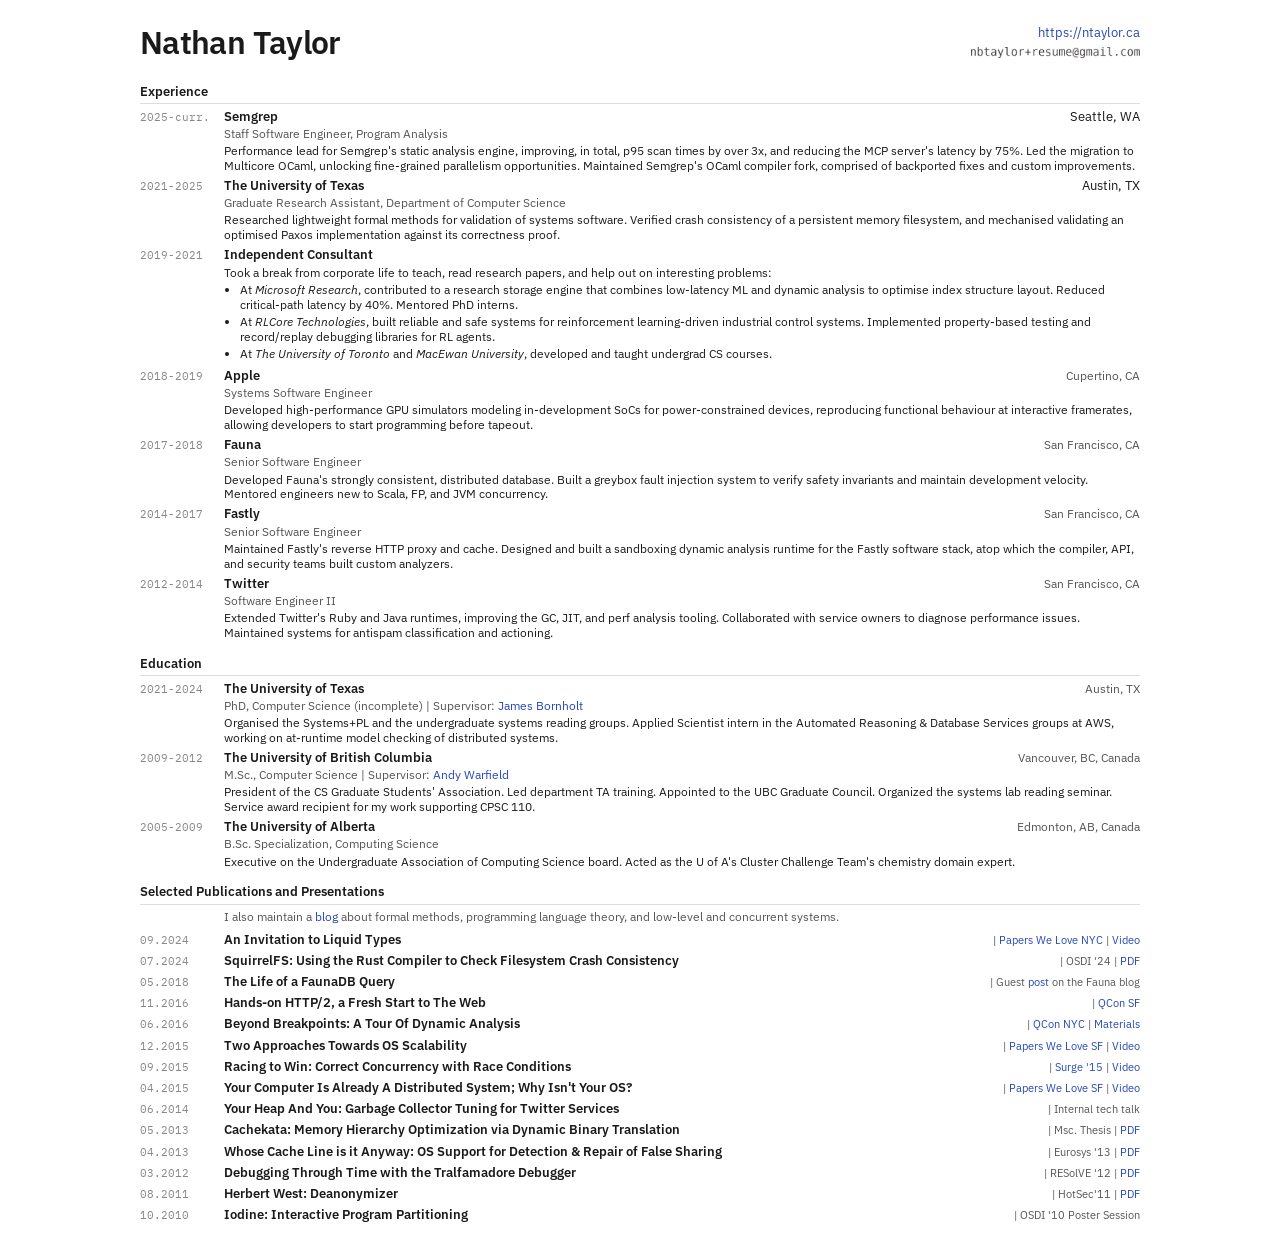
==== index.html @ 00a1e857 "update design" ====
<!DOCTYPE html>
<html>
    <head>
        <meta http-equiv="content-type" content="text/html; charset=utf-8" />
        <link rel="stylesheet" type="text/css" href="style.css">
    </head>
    <body>
        <header>
            <h1>Nathan Taylor</h1>
            <div>
                <div><a href="https://ntaylor.ca">https://ntaylor.ca</a></div>
                <img class="scale" src="contact.png" alt="email"/>
            </div>
        </header>
        <h2>Experience</h2>

        <div class="entry">
            <p class="date">2025-curr.</p>
            <div class="entry_body">
                <div class="entry_header">
                    <h3>Semgrep</h3>
                    Seattle, WA
                </div>
                <span>Staff Software Engineer, Program Analysis</span>
                <div class="entry_details">
                    <p>
                    Performance lead for Semgrep's static analysis engine,
                    improving, in total, p95 scan times by over 3x, and
                    reducing the MCP server's latency by 75%. Led the migration
                    to Multicore OCaml, unlocking fine-grained parallelism
                    opportunities. Maintained Semgrep's OCaml compiler fork,
                    comprised of backported fixes and custom
                    improvements. </p>
                </div>
            </div>
        </div>

        <div class="entry">
            <p class="date">2021-2025</p>
            <div class="entry_body">
                <div class="entry_header">
                    <h3>The University of Texas</h3>
                    Austin, TX
                </div>
                <span>Graduate Research Assistant, Department of Computer Science</span>
                <div class="entry_details">
                    <p>
                    Researched lightweight formal methods for validation
                    of systems software. Verified crash consistency of a
                    persistent memory filesystem, and mechanised validating an
                    optimised Paxos implementation against its
                    correctness proof.
                    </p>
                </div>
            </div>
        </div>

        <div class="entry">
            <p class="date">2019-2021</p>
            <div class="entry_body">
                <div class="entry_header">
                    <h3>Independent Consultant</h3>
                </div>
                <div class="entry_details">
                    <p>Took a break from corporate life to teach, read research
                    papers, and help out on interesting problems:</p>
                    <p>
                    <ul>
                        <li>
                        At <i>Microsoft Research</i>, contributed to a research
                        storage engine that combines low-latency ML and dynamic
                        analysis to optimise index structure layout. Reduced
                        critical-path latency by 40%. Mentored PhD
                        interns.
                        </li>
                        <li>
                        At <i>RLCore Technologies</i>, built reliable and safe
                        systems for reinforcement learning-driven industrial
                        control systems.  Implemented property-based testing
                        and record/replay debugging libraries for RL agents.
                        </li>
                        <li>
                        At <i>The University of Toronto</i> and <i>MacEwan
                            University</i>, developed and taught
                        undergrad CS courses.
                        </li>
                    </ul>
                    </p>
                </div>
            </div>
        </div>
        <div class="entry">
            <p class="date">2018-2019</p>
            <div class="entry_body">
                <div class="entry_header">
                    <h3>Apple</h3>
                    <div class="location">Cupertino, CA</div>
                </div>
                <span>Systems Software Engineer</span>
                <div class="entry_details">
                    <p>
                    Developed high-performance GPU simulators modeling
                    in-development SoCs for power-constrained devices,
                    reproducing functional behaviour at interactive framerates,
                    allowing developers to start programming before tapeout.
                    </p>
                </div>
            </div>
        </div>
        <div class="entry">
            <p class="date">2017-2018</p>
            <div class="entry_body">
                <div class="entry_header">
                    <h3>Fauna</h3>
                    <div class="location">San Francisco, CA</div>
                </div>
                <span>Senior Software Engineer</span>
                <div class="entry_details">
                    <p>Developed Fauna's strongly consistent, distributed
                    database.  Built a greybox fault injection system to verify
                    safety invariants and maintain development velocity.
                    Mentored engineers new to Scala, FP, and JVM concurrency.
                    </p>
                </div>
            </div>
        </div>
        <div class="entry">
            <p class="date">2014-2017</p>
            <div class="entry_body">
                <div class="entry_header">
                    <h3>Fastly</h3>
                    <span>San Francisco, CA</span>
                </div>
                <span>Senior Software Engineer</span>
                <div class="entry_details">
                <p>
                Maintained Fastly's reverse HTTP proxy and cache. Designed and
                built a sandboxing dynamic analysis runtime for the Fastly
                software stack, atop which the compiler, API, and security
                teams built custom analyzers.
                </p>
                </div>
            </div>
        </div>
        <div class="entry">
            <p class="date">2012-2014</p>
            <div class="entry_body">
                <div class="entry_header">
                    <h3>Twitter</h3>
                    <span>San Francisco, CA</span>
                </div>
                <span>Software Engineer II</span>
                <div class="entry_details">
                <p >
                Extended Twitter's Ruby and Java runtimes, improving the GC,
                JIT, and perf analysis tooling. Collaborated with service
                owners to diagnose performance issues. Maintained systems
                for antispam classification and actioning. 
                </p>
                </div>
            </div>
        </div>

        <!--
        <h2>Teaching</h2>
        <div class="entry">
            <p class="date">2020-2021</p>
            <div class="entry_body">
                <div class="entry_header">
                    <h3>MacEwan University</h3>
                    <div class="location">Edmonton, AB, Canada (remote)</div>
                </div>
            </div>
	</div>
        <div class="entry">
            <p class="date">2020-2020</p>
            <div class="entry_body">
                <div class="entry_header">
                    <h3>The University of Toronto</h3>
                    <div class="location">Toronto, ON, Canada (remote)</div>
                </div>
            </div>
        </div>

        -->

        <h2>Education</h2>
        <div class="entry">
            <p class="date">2021-2024</p>
            <div class="entry_body">
                <div class="entry_header">
                    <h3>The University of Texas</h3>
                    <span>Austin, TX</span>
                </div>
                <span>PhD, Computer Science (incomplete)
                    | Supervisor: <a href="https://www.jamesbornholt.com">James Bornholt</a>
                </span>
                <div class="entry_details">
                <p>
                    Organised the Systems+PL and the
                    undergraduate systems reading groups.  Applied Scientist
                    intern in the Automated Reasoning &amp;
                    Database Services groups at AWS, working on at-runtime
                    model checking of distributed systems.
                </p>
                </div>
            </div>
        </div>
        <div class="entry">
            <p class="date">2009-2012</p>
            <div class="entry_body">
                <div class="entry_header">
                    <h3>The University of British Columbia</h3>
                    <span>Vancouver, BC, Canada</span>
                </div>
                <span>M.Sc., Computer Science
                    | Supervisor: <a href="http://www.cs.ubc.ca/~andy/">Andy Warfield</a>
                </span>
                <div class="entry_details">
                <p>
                President of the CS Graduate Students' Association. Led
                department TA training. Appointed to the UBC Graduate Council.
                Organized the systems lab reading seminar. Service award
                recipient for my work supporting CPSC 110. </p>
                </div>
            </div>
        </div>
        <div class="entry">
            <p class="date">2005-2009</p>
            <div class="entry_body">
                <div class="entry_header">
                    <h3>The University of Alberta</h3>
                    <span>Edmonton, AB, Canada</span>
                </div>
                <span>B.Sc. Specialization, Computing Science</span>
                <div class="entry_details">
                <p>Executive on the Undergraduate
                Association of Computing Science board.  Acted as the
                U of A's Cluster Challenge Team's chemistry domain expert.
                </p>
                </div>
            </div>
        </div>

        <h2 style="break-before: page">Selected Publications and Presentations</h2>

        <p class="preamble">
            I also maintain a
            <a href="https://ntaylor.ca/blog/">blog</a> about formal methods,
            programming language theory, and low-level and concurrent systems.
        </p>
        <div class="entry">
            <p class="date">09.2024</p>
            <div class="entry_body">
                <div class="entry_header">
                    <h3>An Invitation to Liquid Types</h3>
                    <div class="entry_details">
                        <span>| <a href="https://www.meetup.com/papers-we-love/events/302943607/" target="_blank">Papers We Love NYC</a>
                              | <a href="https://www.youtube.com/watch?v=C5PuBeiWaSA" target="_blank">Video</a>
                        </span>
                    </div>
                </div>
            </div>
        </div>

        <div class="entry">
            <a name="squirrelfs"></a>
            <p class="date">07.2024</p>
            <div class="entry_body">
                <div class="entry_header">
                    <h3>SquirrelFS: Using the Rust Compiler to Check Filesystem Crash Consistency</h3>
                    <div class="entry_details">
                        <span>| OSDI '24 
                              | <a href="https://www.usenix.org/conference/osdi24/presentation/leblanc" target="_blank">PDF</a>  
                        </span>
                    </div>
                </div>
            </div>
        </div>

	<!--
        <div class="entry">
            <p class="date">01.2020</p>
            <div class="entry_body">
                <div class="entry_header">
                    <h3>ELF off the Shelf</h3>
                    <div class="entry_details">
                        <span>| Guest lecture in MacEwan University's <a href="https://twitter.com/cjmacdonell/status/1216786311144587264">OS class</a> | <a href="https://docs.google.com/presentation/d/1dygppg_6jSmupCBlYYin8_xVKkGLZvJGSYEEvy7ZfLI/edit?usp=sharing" target="_blank">Slides</a>
                    </span>
                    </div>
                </div>
            </div>
        </div>
	<-->

        <div class="entry">
            <p class="date">05.2018</p>
            <div class="entry_body">
                <div class="entry_header">
                    <h3>The Life of a FaunaDB Query</h3>
                    <div class="entry_details">
                        <span>| Guest <a href="https://web.archive.org/web/20180504210202/https://blog.fauna.com/the-life-of-a-faunadb-query" target="_blank">post</a> on the Fauna blog
                    </span>
                    </div>
                </div>
            </div>
        </div>

	<!--
        <div class="entry">
            <p class="date">11.2017</p>
            <div class="entry_body">
                <div class="entry_header">
                    <h3>Cache Ruins Everything Around Me!</h3>
                    <div class="entry_details">
                        <span>| Guest lecture in Macewan University's <a href="https://twitter.com/cjmacdonell/status/935316762442088448">OS class</a> | <a href="https://docs.google.com/presentation/d/1JZOMsOtHk3doXjHmPGHEV90viRDq9A6LdksbCMAJqKQ/edit?usp=sharing" target="_blank">Slides</a>
                    </div>
                    </span>
                </div>
            </div>
        </div>
	<-->
	<!--
        <div class="entry">
            <p class="date">07.2017</p>
            <div class="entry_body">
                <div class="entry_header">
                    <h3>Let's Build A HyperCard RPG!</h3>
                    <div class="entry_details">
                        <span>| Coding Livestream | <a href="https://www.youtube.com/playlist?list=PLx6EMLhWVEMax9EMFwcfSnCMi7lFJrVNF" target="_blank">Videos</a></span>
                    </div>
                </div>
            </div>
        </div>
	<-->
        <div class="entry">
            <p class="date">11.2016</p>
            <div class="entry_body">
                <div class="entry_header">
                    <h3>Hands-on HTTP/2, a Fresh Start to The Web</h3>
                    <div class="entry_details">
                        <span>| <a href="https://qconsf.com/sf2016/workshop/http2-workshop" target="_blank">QCon SF</a></span>
                    </div>
                </div>
            </div>
        </div>
        <div class="entry">
            <a name="dynamicanalysis"></a>
            <p class="date">06.2016</p>
            <div class="entry_body">
                <div class="entry_header">
                    <h3>Beyond Breakpoints: A Tour Of Dynamic Analysis</h3>
                    <div class="entry_details">
                        <span>| <a href="https://www.infoq.com/presentations/dynamic-analysis-tools">QCon NYC</a> | <a href="https://github.com/dijkstracula/QConNYC2016/" target="_blank">Materials</a></span>
                    </div>
                </div>
            </div>
        </div>
        <div class="entry">
            <p class="date">12.2015</p>
            <div class="entry_body">
                <div class="entry_header">
                    <h3>Two Approaches Towards OS Scalability</h3>
                    <div class="entry_details">
                        <span>| <a href="http://www.meetup.com/papers-we-love-too/events/224178870/" target="_blank">Papers We Love SF</a>
                              | <a href="https://www.youtube.com/watch?v=kaig7CL4-KU">Video</a>
                        </span>
                    </div>
                </div>
            </div>
        </div>
        <div class="entry">
            <a name="racing"></a>
            <p class="date">09.2015</p>
            <div class="entry_body">
                <div class="entry_header">
                    <h3>Racing to Win: Correct Concurrency with Race Conditions</h3>
                    <div class="entry_details">
                        <span>| <a href="https://github.com/dijkstracula/Surge2015">Surge '15</a>
                              | <a href="https://www.youtube.com/watch?v=WaU_w7V_OqE" target="_blank">Video</a>
                        </span>
                    </div>
                </div>
            </div>
        </div>
        <div class="entry">
            <p class="date">04.2015</p>
            <div class="entry_body">
                <div class="entry_header">
                    <h3>Your Computer Is Already A Distributed System; Why Isn't Your OS?</h3>
                    <div class="entry_details">
                        <span>| <a href="http://www.meetup.com/papers-we-love-too/events/212148242/" target="_blank">Papers We Love SF</a>
                              | <a href="https://www.youtube.com/watch?v=A22wSN9WEpg&t=56s" target="_blank">Video</a> </span>
                    </div>
                </div>
            </div>
        </div>
        <div class="entry">
            <p class="date">06.2014</p>
            <div class="entry_body">
                <div class="entry_header">
                    <h3>Your Heap And You: Garbage Collector Tuning for Twitter Services</h3>
                    <div class="entry_details">
                        <span>| Internal tech talk</span>
                    </div>
                </div>
            </div>
        </div>
        <div class="entry">
            <p class="date">05.2013</p>
            <div class="entry_body">
                <div class="entry_header">
                    <h3>Cachekata: Memory Hierarchy Optimization via Dynamic Binary Translation</h3>
                    <div class="entry_details">
                    <span>| Msc. Thesis | <a href="https://circle.ubc.ca/handle/2429/44335" target="_blank">PDF</a></span>
                    </div>
                </div>
            </div>
        </div>
        <div class="entry">
            <a name="plastic"></a>
            <p class="date">04.2013</p>
            <div class="entry_body">
                <div class="entry_header">
                    <h3>Whose Cache Line is it Anyway: OS Support for Detection &amp; Repair of False Sharing</h3>
                    <div class="entry_details">
                        <span>| Eurosys '13 | <a href="https://www.cs.ubc.ca/~mihirn/papers/plastic-eurosys.pdf" target="_blank">PDF</a></span>
                    </div>
                </div>
            </div>
        </div>
        <div class="entry">
            <p class="date">03.2012</p>
            <div class="entry_body">
                <div class="entry_header">
                    <h3>Debugging Through Time with the Tralfamadore Debugger</h3>
                    <div class="entry_details">
                        <span>| RESolVE '12 | <a href="http://www.dcs.gla.ac.uk/conferences/resolve12/papers/session4_paper1.pdf" target="_blank">PDF</a></span>
                    </div>
                </div>
            </div>
        </div>
        <div class="entry">
            <a name="deanonymizer"></a>
            <p class="date">08.2011</p>
            <div class="entry_body">
                <div class="entry_header">
                    <h3>Herbert West: Deanonymizer</h3>
                    <div class="entry_details">
                        <span>| HotSec'11 | <a href="https://www.usenix.org/legacy/event/hotsec11/tech/final_files/Nanavati.pdf" target="_blank">PDF</a></span>
                    </div>
                </div>
            </div>
        </div>

        <div class="entry">
            <a name="iodine"></a>
            <p class="date">10.2010</p>
            <div class="entry_body">
                <div class="entry_header">
                    <h3>Iodine: Interactive Program Partitioning</h3>
                    <div class="entry_details">
                        <span>| OSDI '10 Poster Session</span>
                    </div>
                </div>
            </div>
        </div>

	<!--
        <h2>Projects and Code Samples</h2>
        <div class="entry">
            <a name="Wortteiler"></a>
            <div class="entry_body">
                <div class="entry_header">
                    <h3>Wortteiler: German compound word explorer</h3>
                    <span>| <a href="https://github.com/dijkstracula/go-wortteiler">Source</a></span>
                </div>
                <p >A tiny tool to help beginning students of German contextualise vocabulary, by splitting lengthy
                compound words into a tree of plausible constituent parts.  Golang reimplementation of an earlier, cruftier
                <a href="https://github.com/dijkstracula/Bandwortersplitter">Perl version</a>.
                </p>
            </div>
        </div>
        <div class="entry">
            <div class="entry_body">
                <div class="entry_header">
                    <h3>btrfsraw: Tralfamadore disk image checkpointing module</h3>
                    <span> | <a
                     href="https://gist.github.com/dijkstracula/5c1ff580d9c5390ca599">Source
                     diff</a> | <a
                     href="http://www.cs.ubc.ca/~tnathan/508-tnathan.pdf">Project
                     report (PDF)</a>
                    </span>
                </div>
                <p >Leveraged features of modern filesystems to provide fast COW-based checkpointing for the Tralfamadore execution analysis system.  Snapshots may be accessed through the QEMU monitor or transparently through the host filesystem.
                </p>
            </div>
        </div>
        <div class="entry">
            <div class="entry_body">
                <div class="entry_header">
                    <h3>Loopgrind: Event Loop Analyzer</h3>
                    <span>| <a
                     href="https://github.com/dijkstracula/Loopgrind">Source</a>
                        | <a
                     href="https://github.com/dijkstracula/Loopgrind/blob/master/docs/538w-project-paper.pdf">Project
                     report (PDF)</a> | <a
                     href="https://github.com/dijkstracula/Loopgrind/blob/master/docs/presentation_slides.pdf">Slides
                     (PDF)</a>
                    </span>
                </div>
                <p >Valgrind plugin and an associated interactive visualization system to pinpoint basic blocks likely to correspond to event loops. Intended to help reverse-engineering of software without available source code or debug symbols.  Used to implement <a href="#iodine">Iodine</a>.
                </p>
            </div>
        </div>
        <div class="entry">
            <div class="entry_body">
                <div class="entry_header">
                    <h3>Asciimatic: Edge detection-based ASCII art generator</h3>
                    <span>| 
                    <a href="https://github.com/dijkstracula/Asciimatic">Source</a> | <a href="https://github.com/dijkstracula/Asciimatic/tree/master/tests">Sample output</a>
                    </span>
                </div>
                <p >Generates ASCII representations of raster images using low-level computer vision techniques.  Course project for a graduate computer vision seminar.</p>
            </div>
        </div>
	<-->

    </body>
</html>
---- style.css ----
@import url('https://fonts.googleapis.com/css2?family=IBM+Plex+Sans:ital,wght@0,400;0,500;0,600;1,400&family=IBM+Plex+Mono:wght@400;500&display=swap');

:root {
  --ink:        #1a1a1a;
  --ink-soft:   #555;
  --ink-faint:  #888;
  --rule:       #ddd;
  --accent:     #2548b8;
}

* { box-sizing: border-box; }

body {
  font-family: "IBM Plex Sans", -apple-system, BlinkMacSystemFont, sans-serif;
  font-weight: 400;
  font-size: 12.5px;
  line-height: 1.4;
  color: var(--ink);
  width: 1000px;
  margin: 0 auto;
  padding: 16px 0 32px;
  -webkit-font-smoothing: antialiased;
  -moz-osx-font-smoothing: grayscale;
}

a {
  color: var(--accent);
  text-decoration: none;
}

a:hover { text-decoration: underline; }

p { margin: 4px 0 6px; }

/* —— header —— */

header {
  display: flex;
  flex-direction: row;
  justify-content: space-between;
  align-items: center;
}

h1 {
  font-size: 2.0rem;
  font-weight: 600;
  letter-spacing: -0.02em;
  margin: 4px 0;
}

header > div:last-child {
  text-align: right;
  font-size: 12.5px;
  color: var(--ink-soft);
  line-height: 1.6;
}

.scale { height: 0.88em; vertical-align: -1px; }

/* —— sections —— */

h2 {
  font-size: 13px;
  font-weight: 600;
  margin: 14px 0 4px;
  padding-bottom: 2px;
  border-bottom: 1px solid var(--rule);
}

h3 {
  font-size: 13px;
  font-weight: 600;
  margin: 0;
}

/* —— entries —— */

.entry {
  display: grid;
  grid-template-columns: 72px 1fr;
  gap: 0 12px;
  margin-bottom: 3px;
  align-items: baseline;
}

/* keep <a name="..."> fragment anchors from stealing grid cells */
.entry > a[name] { display: contents; }
.entry > .date       { grid-column: 1; }
.entry > .entry_body { grid-column: 2; }

.date {
  font-family: "IBM Plex Mono", ui-monospace, monospace;
  font-size: 10.5px;
  color: var(--ink-faint);
  margin: 0;
  padding-top: 1px;
  font-variant-numeric: tabular-nums;
}

.entry_body {
  display: flex;
  flex-direction: column;
}

.entry_header {
  display: flex;
  flex-direction: row;
  justify-content: space-between;
  align-items: baseline;
  gap: 14px;
}

/* small location annotations sitting inside .entry_header */
.entry_header > :not(h3):not(.entry_details) {
  font-size: 11.5px;
  color: var(--ink-soft);
  white-space: nowrap;
}

.location {
  display: inline;
  justify-content: flex-end;
}

/* role line directly under the company name */
.entry_body > span:not(.location) {
  display: block;
  font-size: 11.5px;
  color: var(--ink-soft);
}

/* description copy */
.entry_details {
  font-size: 11.5px;
  line-height: 1.3;
  color: var(--ink);
}

.entry_details p { margin: 2px 0 0; }

/* publication meta lives inside .entry_header and should stay right-aligned
   next to the title (or wrap below it if the title is long). min-width: 0
   lets it shrink so long titles aren't squeezed. */
.entry_header .entry_details {
  min-width: 0;
  margin-left: auto;
  text-align: right;
  font-size: 10.5px;
  color: var(--ink-soft);
  white-space: nowrap;
}

.entry_header .entry_details span { display: inline; }


/* lists inside descriptions */
ul {
  padding-left: 16px;
  margin: 2px 0 0;
}

li { margin-bottom: 2px; }

/* preamble paragraph under the Publications heading */
.preamble {
  font-size: 11.5px;
  color: var(--ink-soft);
  margin: 2px 0 6px;
  padding-left: 84px;
  max-width: 720px;
}

/* print — keep the 1000px layout; let the browser auto-scale to letter
   (mirrors the original PDF's ~72% fit-to-page behavior) */
@media print {
  body { padding: 0; }
  a { color: var(--ink); }
  .entry { break-inside: avoid; }
}

/* responsive */
@media (max-width: 1040px) {
  body { width: auto; max-width: 1000px; padding: 16px; }
}

@media (max-width: 640px) {
  body { padding: 16px 12px 32px; font-size: 13px; }
  header { flex-direction: column; align-items: flex-start; gap: 6px; }
  header > div:last-child { text-align: left; }
  h1 { font-size: 1.8rem; }
  .entry { grid-template-columns: 60px 1fr; gap: 8px; }
  .preamble { padding-left: 0; }
  .entry_header { flex-direction: column; align-items: flex-start; gap: 1px; }
  .entry_header .entry_details { text-align: left; }
}
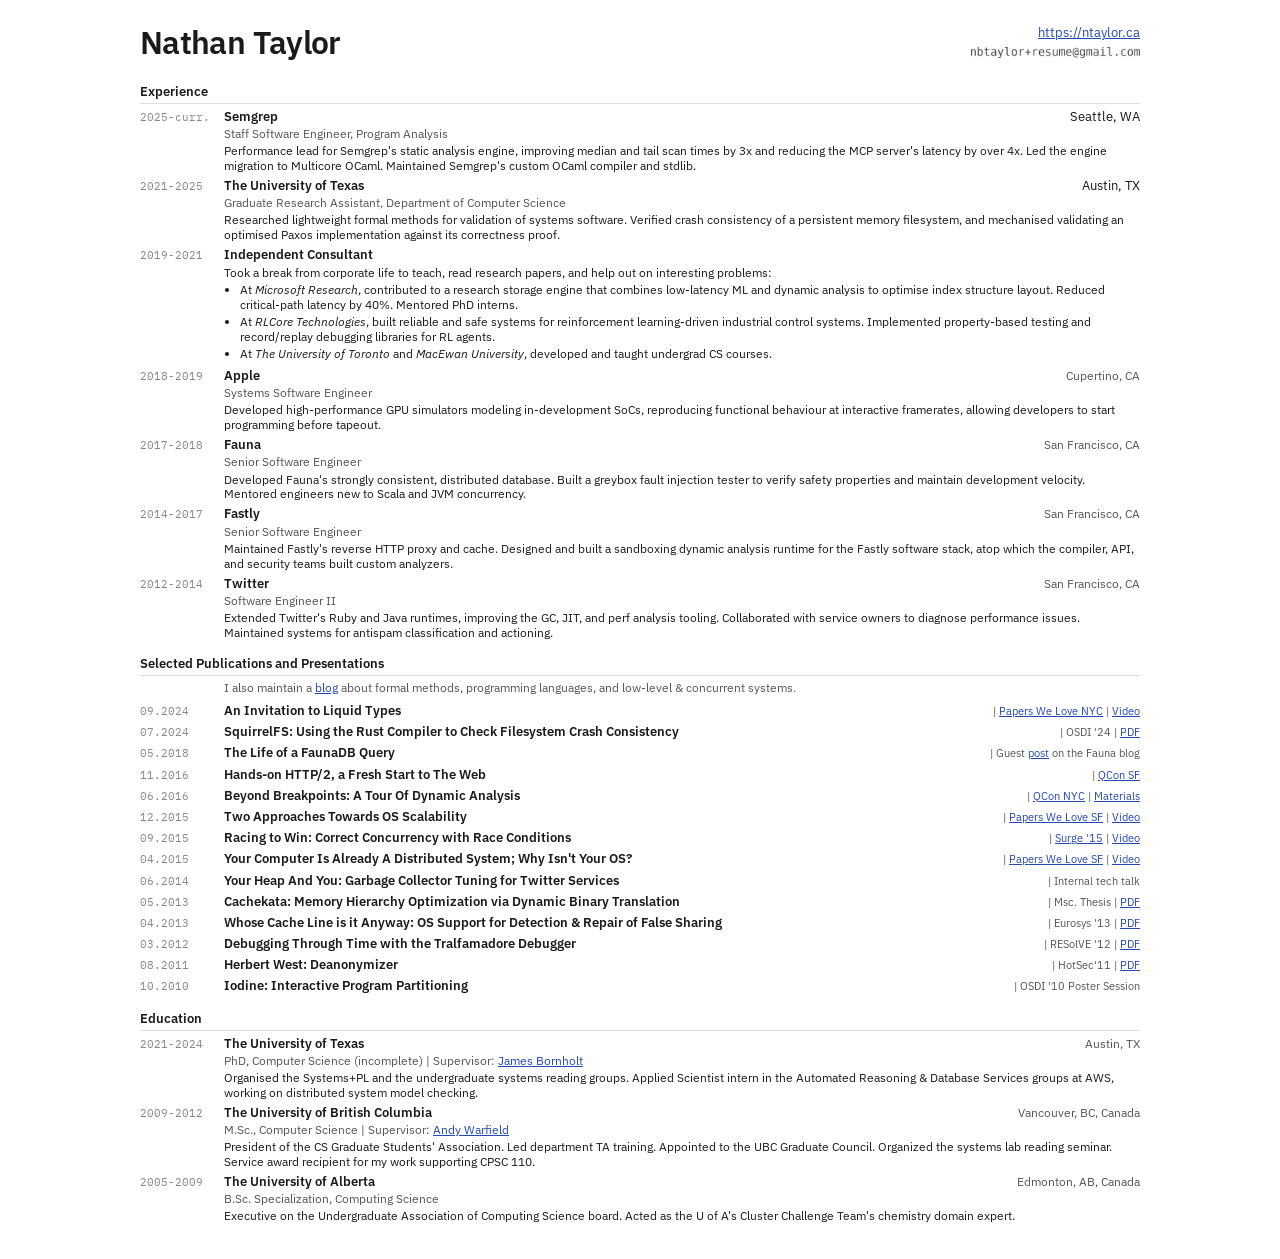
==== commit d52b70d1: "fix css underline for links" ====
--- a/index.html
+++ b/index.html
@@ -26,12 +26,11 @@
                 <div class="entry_details">
                     <p>
                     Performance lead for Semgrep's static analysis engine,
-                    improving, in total, p95 scan times by over 3x, and
-                    reducing the MCP server's latency by 75%. Led the migration
-                    to Multicore OCaml, unlocking fine-grained parallelism
-                    opportunities. Maintained Semgrep's OCaml compiler fork,
-                    comprised of backported fixes and custom
-                    improvements. </p>
+                    improving median and tail scan times by 3x and reducing the
+                    MCP server's latency by over 4x. Led the engine migration
+                    to Multicore OCaml. Maintained Semgrep's custom
+                    OCaml compiler and stdlib.
+                    </p>
                 </div>
             </div>
         </div>
@@ -101,9 +100,9 @@
                 <div class="entry_details">
                     <p>
                     Developed high-performance GPU simulators modeling
-                    in-development SoCs for power-constrained devices,
-                    reproducing functional behaviour at interactive framerates,
-                    allowing developers to start programming before tapeout.
+                    in-development SoCs, reproducing functional behaviour at
+                    interactive framerates, allowing developers to start
+                    programming before tapeout.
                     </p>
                 </div>
             </div>
@@ -118,9 +117,9 @@
                 <span>Senior Software Engineer</span>
                 <div class="entry_details">
                     <p>Developed Fauna's strongly consistent, distributed
-                    database.  Built a greybox fault injection system to verify
-                    safety invariants and maintain development velocity.
-                    Mentored engineers new to Scala, FP, and JVM concurrency.
+                    database.  Built a greybox fault injection tester to verify
+                    safety properties and maintain development velocity.
+                    Mentored engineers new to Scala and JVM concurrency.
                     </p>
                 </div>
             </div>
@@ -185,6 +184,230 @@
 
         -->
 
+        <h2 style="break-before: page">Selected Publications and Presentations</h2>
+
+        <p class="preamble">
+            I also maintain a
+            <a href="https://ntaylor.ca/blog/">blog</a> about formal methods,
+            programming languages, and low-level & concurrent systems.
+        </p>
+        <div class="entry">
+            <p class="date">09.2024</p>
+            <div class="entry_body">
+                <div class="entry_header">
+                    <h3>An Invitation to Liquid Types</h3>
+                    <div class="entry_details">
+                        <span>| <a href="https://www.meetup.com/papers-we-love/events/302943607/" target="_blank">Papers We Love NYC</a>
+                              | <a href="https://www.youtube.com/watch?v=C5PuBeiWaSA" target="_blank">Video</a>
+                        </span>
+                    </div>
+                </div>
+            </div>
+        </div>
+
+        <div class="entry">
+            <a name="squirrelfs"></a>
+            <p class="date">07.2024</p>
+            <div class="entry_body">
+                <div class="entry_header">
+                    <h3>SquirrelFS: Using the Rust Compiler to Check Filesystem Crash Consistency</h3>
+                    <div class="entry_details">
+                        <span>| OSDI '24 
+                              | <a href="https://www.usenix.org/conference/osdi24/presentation/leblanc" target="_blank">PDF</a>  
+                        </span>
+                    </div>
+                </div>
+            </div>
+        </div>
+
+	<!--
+        <div class="entry">
+            <p class="date">01.2020</p>
+            <div class="entry_body">
+                <div class="entry_header">
+                    <h3>ELF off the Shelf</h3>
+                    <div class="entry_details">
+                        <span>| Guest lecture in MacEwan University's <a href="https://twitter.com/cjmacdonell/status/1216786311144587264">OS class</a> | <a href="https://docs.google.com/presentation/d/1dygppg_6jSmupCBlYYin8_xVKkGLZvJGSYEEvy7ZfLI/edit?usp=sharing" target="_blank">Slides</a>
+                    </span>
+                    </div>
+                </div>
+            </div>
+        </div>
+	<-->
+
+        <div class="entry">
+            <p class="date">05.2018</p>
+            <div class="entry_body">
+                <div class="entry_header">
+                    <h3>The Life of a FaunaDB Query</h3>
+                    <div class="entry_details">
+                        <span>| Guest <a href="https://web.archive.org/web/20180504210202/https://blog.fauna.com/the-life-of-a-faunadb-query" target="_blank">post</a> on the Fauna blog
+                    </span>
+                    </div>
+                </div>
+            </div>
+        </div>
+
+	<!--
+        <div class="entry">
+            <p class="date">11.2017</p>
+            <div class="entry_body">
+                <div class="entry_header">
+                    <h3>Cache Ruins Everything Around Me!</h3>
+                    <div class="entry_details">
+                        <span>| Guest lecture in Macewan University's <a href="https://twitter.com/cjmacdonell/status/935316762442088448">OS class</a> | <a href="https://docs.google.com/presentation/d/1JZOMsOtHk3doXjHmPGHEV90viRDq9A6LdksbCMAJqKQ/edit?usp=sharing" target="_blank">Slides</a>
+                    </div>
+                    </span>
+                </div>
+            </div>
+        </div>
+	<-->
+	<!--
+        <div class="entry">
+            <p class="date">07.2017</p>
+            <div class="entry_body">
+                <div class="entry_header">
+                    <h3>Let's Build A HyperCard RPG!</h3>
+                    <div class="entry_details">
+                        <span>| Coding Livestream | <a href="https://www.youtube.com/playlist?list=PLx6EMLhWVEMax9EMFwcfSnCMi7lFJrVNF" target="_blank">Videos</a></span>
+                    </div>
+                </div>
+            </div>
+        </div>
+	<-->
+        <div class="entry">
+            <p class="date">11.2016</p>
+            <div class="entry_body">
+                <div class="entry_header">
+                    <h3>Hands-on HTTP/2, a Fresh Start to The Web</h3>
+                    <div class="entry_details">
+                        <span>| <a href="https://qconsf.com/sf2016/workshop/http2-workshop" target="_blank">QCon SF</a></span>
+                    </div>
+                </div>
+            </div>
+        </div>
+        <div class="entry">
+            <a name="dynamicanalysis"></a>
+            <p class="date">06.2016</p>
+            <div class="entry_body">
+                <div class="entry_header">
+                    <h3>Beyond Breakpoints: A Tour Of Dynamic Analysis</h3>
+                    <div class="entry_details">
+                        <span>| <a href="https://www.infoq.com/presentations/dynamic-analysis-tools">QCon NYC</a> | <a href="https://github.com/dijkstracula/QConNYC2016/" target="_blank">Materials</a></span>
+                    </div>
+                </div>
+            </div>
+        </div>
+        <div class="entry">
+            <p class="date">12.2015</p>
+            <div class="entry_body">
+                <div class="entry_header">
+                    <h3>Two Approaches Towards OS Scalability</h3>
+                    <div class="entry_details">
+                        <span>| <a href="http://www.meetup.com/papers-we-love-too/events/224178870/" target="_blank">Papers We Love SF</a>
+                              | <a href="https://www.youtube.com/watch?v=kaig7CL4-KU">Video</a>
+                        </span>
+                    </div>
+                </div>
+            </div>
+        </div>
+        <div class="entry">
+            <a name="racing"></a>
+            <p class="date">09.2015</p>
+            <div class="entry_body">
+                <div class="entry_header">
+                    <h3>Racing to Win: Correct Concurrency with Race Conditions</h3>
+                    <div class="entry_details">
+                        <span>| <a href="https://github.com/dijkstracula/Surge2015">Surge '15</a>
+                              | <a href="https://www.youtube.com/watch?v=WaU_w7V_OqE" target="_blank">Video</a>
+                        </span>
+                    </div>
+                </div>
+            </div>
+        </div>
+        <div class="entry">
+            <p class="date">04.2015</p>
+            <div class="entry_body">
+                <div class="entry_header">
+                    <h3>Your Computer Is Already A Distributed System; Why Isn't Your OS?</h3>
+                    <div class="entry_details">
+                        <span>| <a href="http://www.meetup.com/papers-we-love-too/events/212148242/" target="_blank">Papers We Love SF</a>
+                              | <a href="https://www.youtube.com/watch?v=A22wSN9WEpg&t=56s" target="_blank">Video</a> </span>
+                    </div>
+                </div>
+            </div>
+        </div>
+        <div class="entry">
+            <p class="date">06.2014</p>
+            <div class="entry_body">
+                <div class="entry_header">
+                    <h3>Your Heap And You: Garbage Collector Tuning for Twitter Services</h3>
+                    <div class="entry_details">
+                        <span>| Internal tech talk</span>
+                    </div>
+                </div>
+            </div>
+        </div>
+        <div class="entry">
+            <p class="date">05.2013</p>
+            <div class="entry_body">
+                <div class="entry_header">
+                    <h3>Cachekata: Memory Hierarchy Optimization via Dynamic Binary Translation</h3>
+                    <div class="entry_details">
+                    <span>| Msc. Thesis | <a href="https://circle.ubc.ca/handle/2429/44335" target="_blank">PDF</a></span>
+                    </div>
+                </div>
+            </div>
+        </div>
+        <div class="entry">
+            <a name="plastic"></a>
+            <p class="date">04.2013</p>
+            <div class="entry_body">
+                <div class="entry_header">
+                    <h3>Whose Cache Line is it Anyway: OS Support for Detection &amp; Repair of False Sharing</h3>
+                    <div class="entry_details">
+                        <span>| Eurosys '13 | <a href="https://www.cs.ubc.ca/~mihirn/papers/plastic-eurosys.pdf" target="_blank">PDF</a></span>
+                    </div>
+                </div>
+            </div>
+        </div>
+        <div class="entry">
+            <p class="date">03.2012</p>
+            <div class="entry_body">
+                <div class="entry_header">
+                    <h3>Debugging Through Time with the Tralfamadore Debugger</h3>
+                    <div class="entry_details">
+                        <span>| RESolVE '12 | <a href="http://www.dcs.gla.ac.uk/conferences/resolve12/papers/session4_paper1.pdf" target="_blank">PDF</a></span>
+                    </div>
+                </div>
+            </div>
+        </div>
+        <div class="entry">
+            <a name="deanonymizer"></a>
+            <p class="date">08.2011</p>
+            <div class="entry_body">
+                <div class="entry_header">
+                    <h3>Herbert West: Deanonymizer</h3>
+                    <div class="entry_details">
+                        <span>| HotSec'11 | <a href="https://www.usenix.org/legacy/event/hotsec11/tech/final_files/Nanavati.pdf" target="_blank">PDF</a></span>
+                    </div>
+                </div>
+            </div>
+        </div>
+
+        <div class="entry">
+            <a name="iodine"></a>
+            <p class="date">10.2010</p>
+            <div class="entry_body">
+                <div class="entry_header">
+                    <h3>Iodine: Interactive Program Partitioning</h3>
+                    <div class="entry_details">
+                        <span>| OSDI '10 Poster Session</span>
+                    </div>
+                </div>
+            </div>
+        </div>
+
         <h2>Education</h2>
         <div class="entry">
             <p class="date">2021-2024</p>
@@ -201,8 +424,8 @@
                     Organised the Systems+PL and the
                     undergraduate systems reading groups.  Applied Scientist
                     intern in the Automated Reasoning &amp;
-                    Database Services groups at AWS, working on at-runtime
-                    model checking of distributed systems.
+                    Database Services groups at AWS, working on distributed system
+                    model checking.
                 </p>
                 </div>
             </div>
@@ -243,229 +466,6 @@
             </div>
         </div>
 
-        <h2 style="break-before: page">Selected Publications and Presentations</h2>
-
-        <p class="preamble">
-            I also maintain a
-            <a href="https://ntaylor.ca/blog/">blog</a> about formal methods,
-            programming language theory, and low-level and concurrent systems.
-        </p>
-        <div class="entry">
-            <p class="date">09.2024</p>
-            <div class="entry_body">
-                <div class="entry_header">
-                    <h3>An Invitation to Liquid Types</h3>
-                    <div class="entry_details">
-                        <span>| <a href="https://www.meetup.com/papers-we-love/events/302943607/" target="_blank">Papers We Love NYC</a>
-                              | <a href="https://www.youtube.com/watch?v=C5PuBeiWaSA" target="_blank">Video</a>
-                        </span>
-                    </div>
-                </div>
-            </div>
-        </div>
-
-        <div class="entry">
-            <a name="squirrelfs"></a>
-            <p class="date">07.2024</p>
-            <div class="entry_body">
-                <div class="entry_header">
-                    <h3>SquirrelFS: Using the Rust Compiler to Check Filesystem Crash Consistency</h3>
-                    <div class="entry_details">
-                        <span>| OSDI '24 
-                              | <a href="https://www.usenix.org/conference/osdi24/presentation/leblanc" target="_blank">PDF</a>  
-                        </span>
-                    </div>
-                </div>
-            </div>
-        </div>
-
-	<!--
-        <div class="entry">
-            <p class="date">01.2020</p>
-            <div class="entry_body">
-                <div class="entry_header">
-                    <h3>ELF off the Shelf</h3>
-                    <div class="entry_details">
-                        <span>| Guest lecture in MacEwan University's <a href="https://twitter.com/cjmacdonell/status/1216786311144587264">OS class</a> | <a href="https://docs.google.com/presentation/d/1dygppg_6jSmupCBlYYin8_xVKkGLZvJGSYEEvy7ZfLI/edit?usp=sharing" target="_blank">Slides</a>
-                    </span>
-                    </div>
-                </div>
-            </div>
-        </div>
-	<-->
-
-        <div class="entry">
-            <p class="date">05.2018</p>
-            <div class="entry_body">
-                <div class="entry_header">
-                    <h3>The Life of a FaunaDB Query</h3>
-                    <div class="entry_details">
-                        <span>| Guest <a href="https://web.archive.org/web/20180504210202/https://blog.fauna.com/the-life-of-a-faunadb-query" target="_blank">post</a> on the Fauna blog
-                    </span>
-                    </div>
-                </div>
-            </div>
-        </div>
-
-	<!--
-        <div class="entry">
-            <p class="date">11.2017</p>
-            <div class="entry_body">
-                <div class="entry_header">
-                    <h3>Cache Ruins Everything Around Me!</h3>
-                    <div class="entry_details">
-                        <span>| Guest lecture in Macewan University's <a href="https://twitter.com/cjmacdonell/status/935316762442088448">OS class</a> | <a href="https://docs.google.com/presentation/d/1JZOMsOtHk3doXjHmPGHEV90viRDq9A6LdksbCMAJqKQ/edit?usp=sharing" target="_blank">Slides</a>
-                    </div>
-                    </span>
-                </div>
-            </div>
-        </div>
-	<-->
-	<!--
-        <div class="entry">
-            <p class="date">07.2017</p>
-            <div class="entry_body">
-                <div class="entry_header">
-                    <h3>Let's Build A HyperCard RPG!</h3>
-                    <div class="entry_details">
-                        <span>| Coding Livestream | <a href="https://www.youtube.com/playlist?list=PLx6EMLhWVEMax9EMFwcfSnCMi7lFJrVNF" target="_blank">Videos</a></span>
-                    </div>
-                </div>
-            </div>
-        </div>
-	<-->
-        <div class="entry">
-            <p class="date">11.2016</p>
-            <div class="entry_body">
-                <div class="entry_header">
-                    <h3>Hands-on HTTP/2, a Fresh Start to The Web</h3>
-                    <div class="entry_details">
-                        <span>| <a href="https://qconsf.com/sf2016/workshop/http2-workshop" target="_blank">QCon SF</a></span>
-                    </div>
-                </div>
-            </div>
-        </div>
-        <div class="entry">
-            <a name="dynamicanalysis"></a>
-            <p class="date">06.2016</p>
-            <div class="entry_body">
-                <div class="entry_header">
-                    <h3>Beyond Breakpoints: A Tour Of Dynamic Analysis</h3>
-                    <div class="entry_details">
-                        <span>| <a href="https://www.infoq.com/presentations/dynamic-analysis-tools">QCon NYC</a> | <a href="https://github.com/dijkstracula/QConNYC2016/" target="_blank">Materials</a></span>
-                    </div>
-                </div>
-            </div>
-        </div>
-        <div class="entry">
-            <p class="date">12.2015</p>
-            <div class="entry_body">
-                <div class="entry_header">
-                    <h3>Two Approaches Towards OS Scalability</h3>
-                    <div class="entry_details">
-                        <span>| <a href="http://www.meetup.com/papers-we-love-too/events/224178870/" target="_blank">Papers We Love SF</a>
-                              | <a href="https://www.youtube.com/watch?v=kaig7CL4-KU">Video</a>
-                        </span>
-                    </div>
-                </div>
-            </div>
-        </div>
-        <div class="entry">
-            <a name="racing"></a>
-            <p class="date">09.2015</p>
-            <div class="entry_body">
-                <div class="entry_header">
-                    <h3>Racing to Win: Correct Concurrency with Race Conditions</h3>
-                    <div class="entry_details">
-                        <span>| <a href="https://github.com/dijkstracula/Surge2015">Surge '15</a>
-                              | <a href="https://www.youtube.com/watch?v=WaU_w7V_OqE" target="_blank">Video</a>
-                        </span>
-                    </div>
-                </div>
-            </div>
-        </div>
-        <div class="entry">
-            <p class="date">04.2015</p>
-            <div class="entry_body">
-                <div class="entry_header">
-                    <h3>Your Computer Is Already A Distributed System; Why Isn't Your OS?</h3>
-                    <div class="entry_details">
-                        <span>| <a href="http://www.meetup.com/papers-we-love-too/events/212148242/" target="_blank">Papers We Love SF</a>
-                              | <a href="https://www.youtube.com/watch?v=A22wSN9WEpg&t=56s" target="_blank">Video</a> </span>
-                    </div>
-                </div>
-            </div>
-        </div>
-        <div class="entry">
-            <p class="date">06.2014</p>
-            <div class="entry_body">
-                <div class="entry_header">
-                    <h3>Your Heap And You: Garbage Collector Tuning for Twitter Services</h3>
-                    <div class="entry_details">
-                        <span>| Internal tech talk</span>
-                    </div>
-                </div>
-            </div>
-        </div>
-        <div class="entry">
-            <p class="date">05.2013</p>
-            <div class="entry_body">
-                <div class="entry_header">
-                    <h3>Cachekata: Memory Hierarchy Optimization via Dynamic Binary Translation</h3>
-                    <div class="entry_details">
-                    <span>| Msc. Thesis | <a href="https://circle.ubc.ca/handle/2429/44335" target="_blank">PDF</a></span>
-                    </div>
-                </div>
-            </div>
-        </div>
-        <div class="entry">
-            <a name="plastic"></a>
-            <p class="date">04.2013</p>
-            <div class="entry_body">
-                <div class="entry_header">
-                    <h3>Whose Cache Line is it Anyway: OS Support for Detection &amp; Repair of False Sharing</h3>
-                    <div class="entry_details">
-                        <span>| Eurosys '13 | <a href="https://www.cs.ubc.ca/~mihirn/papers/plastic-eurosys.pdf" target="_blank">PDF</a></span>
-                    </div>
-                </div>
-            </div>
-        </div>
-        <div class="entry">
-            <p class="date">03.2012</p>
-            <div class="entry_body">
-                <div class="entry_header">
-                    <h3>Debugging Through Time with the Tralfamadore Debugger</h3>
-                    <div class="entry_details">
-                        <span>| RESolVE '12 | <a href="http://www.dcs.gla.ac.uk/conferences/resolve12/papers/session4_paper1.pdf" target="_blank">PDF</a></span>
-                    </div>
-                </div>
-            </div>
-        </div>
-        <div class="entry">
-            <a name="deanonymizer"></a>
-            <p class="date">08.2011</p>
-            <div class="entry_body">
-                <div class="entry_header">
-                    <h3>Herbert West: Deanonymizer</h3>
-                    <div class="entry_details">
-                        <span>| HotSec'11 | <a href="https://www.usenix.org/legacy/event/hotsec11/tech/final_files/Nanavati.pdf" target="_blank">PDF</a></span>
-                    </div>
-                </div>
-            </div>
-        </div>
-
-        <div class="entry">
-            <a name="iodine"></a>
-            <p class="date">10.2010</p>
-            <div class="entry_body">
-                <div class="entry_header">
-                    <h3>Iodine: Interactive Program Partitioning</h3>
-                    <div class="entry_details">
-                        <span>| OSDI '10 Poster Session</span>
-                    </div>
-                </div>
-            </div>
-        </div>
 
 	<!--
         <h2>Projects and Code Samples</h2>
--- a/style.css
+++ b/style.css
@@ -25,10 +25,7 @@
 
 a {
   color: var(--accent);
-  text-decoration: none;
 }
-
-a:hover { text-decoration: underline; }
 
 p { margin: 4px 0 6px; }
 
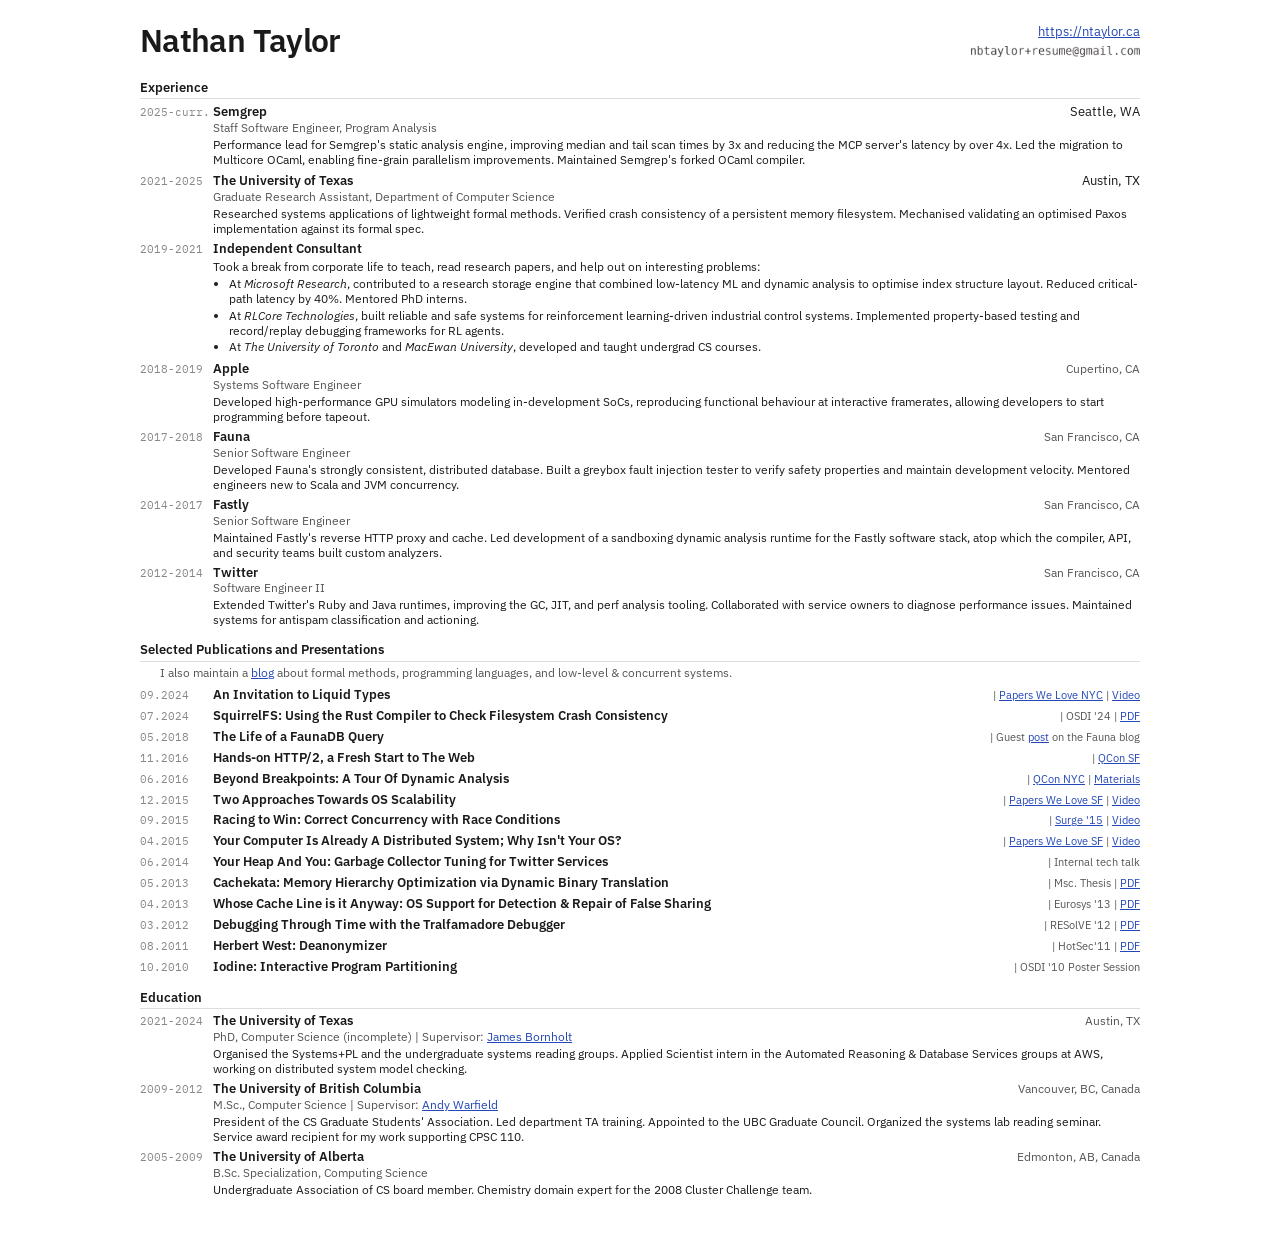
==== commit 3d3b0957: "omit useless words" ====
--- a/index.html
+++ b/index.html
@@ -27,9 +27,9 @@
                     <p>
                     Performance lead for Semgrep's static analysis engine,
                     improving median and tail scan times by 3x and reducing the
-                    MCP server's latency by over 4x. Led the engine migration
-                    to Multicore OCaml. Maintained Semgrep's custom
-                    OCaml compiler and stdlib.
+                    MCP server's latency by over 4x. Led the migration to
+                    Multicore OCaml, enabling fine-grain parallelism
+                    improvements. Maintained Semgrep's forked OCaml compiler.
                     </p>
                 </div>
             </div>
@@ -45,11 +45,10 @@
                 <span>Graduate Research Assistant, Department of Computer Science</span>
                 <div class="entry_details">
                     <p>
-                    Researched lightweight formal methods for validation
-                    of systems software. Verified crash consistency of a
-                    persistent memory filesystem, and mechanised validating an
-                    optimised Paxos implementation against its
-                    correctness proof.
+                    Researched systems applications of lightweight formal
+                    methods. Verified crash consistency of a persistent memory
+                    filesystem. Mechanised validating an optimised Paxos
+                    implementation against its formal spec.
                     </p>
                 </div>
             </div>
@@ -68,16 +67,15 @@
                     <ul>
                         <li>
                         At <i>Microsoft Research</i>, contributed to a research
-                        storage engine that combines low-latency ML and dynamic
+                        storage engine that combined low-latency ML and dynamic
                         analysis to optimise index structure layout. Reduced
-                        critical-path latency by 40%. Mentored PhD
-                        interns.
+                        critical-path latency by 40%. Mentored PhD interns.
                         </li>
                         <li>
                         At <i>RLCore Technologies</i>, built reliable and safe
                         systems for reinforcement learning-driven industrial
                         control systems.  Implemented property-based testing
-                        and record/replay debugging libraries for RL agents.
+                        and record/replay debugging frameworks for RL agents.
                         </li>
                         <li>
                         At <i>The University of Toronto</i> and <i>MacEwan
@@ -134,10 +132,10 @@
                 <span>Senior Software Engineer</span>
                 <div class="entry_details">
                 <p>
-                Maintained Fastly's reverse HTTP proxy and cache. Designed and
-                built a sandboxing dynamic analysis runtime for the Fastly
-                software stack, atop which the compiler, API, and security
-                teams built custom analyzers.
+                Maintained Fastly's reverse HTTP proxy and cache. Led
+                development of a sandboxing dynamic analysis runtime for the
+                Fastly software stack, atop which the compiler, API, and
+                security teams built custom analyzers.
                 </p>
                 </div>
             </div>
@@ -458,9 +456,8 @@
                 </div>
                 <span>B.Sc. Specialization, Computing Science</span>
                 <div class="entry_details">
-                <p>Executive on the Undergraduate
-                Association of Computing Science board.  Acted as the
-                U of A's Cluster Challenge Team's chemistry domain expert.
+                <p>Undergraduate Association of CS board member.
+                Chemistry domain expert for the 2008 Cluster Challenge team.
                 </p>
                 </div>
             </div>
--- a/style.css
+++ b/style.css
@@ -14,7 +14,7 @@
   font-family: "IBM Plex Sans", -apple-system, BlinkMacSystemFont, sans-serif;
   font-weight: 400;
   font-size: 12.5px;
-  line-height: 1.4;
+  line-height: 1.3;
   color: var(--ink);
   width: 1000px;
   margin: 0 auto;
@@ -75,8 +75,8 @@
 .entry {
   display: grid;
   grid-template-columns: 72px 1fr;
-  gap: 0 12px;
-  margin-bottom: 3px;
+  gap: 0 1px;
+  margin-bottom: 4px;
   align-items: baseline;
 }
 
@@ -129,7 +129,6 @@
 /* description copy */
 .entry_details {
   font-size: 11.5px;
-  line-height: 1.3;
   color: var(--ink);
 }
 
@@ -163,7 +162,7 @@
   font-size: 11.5px;
   color: var(--ink-soft);
   margin: 2px 0 6px;
-  padding-left: 84px;
+  padding-left: 20px;
   max-width: 720px;
 }
 
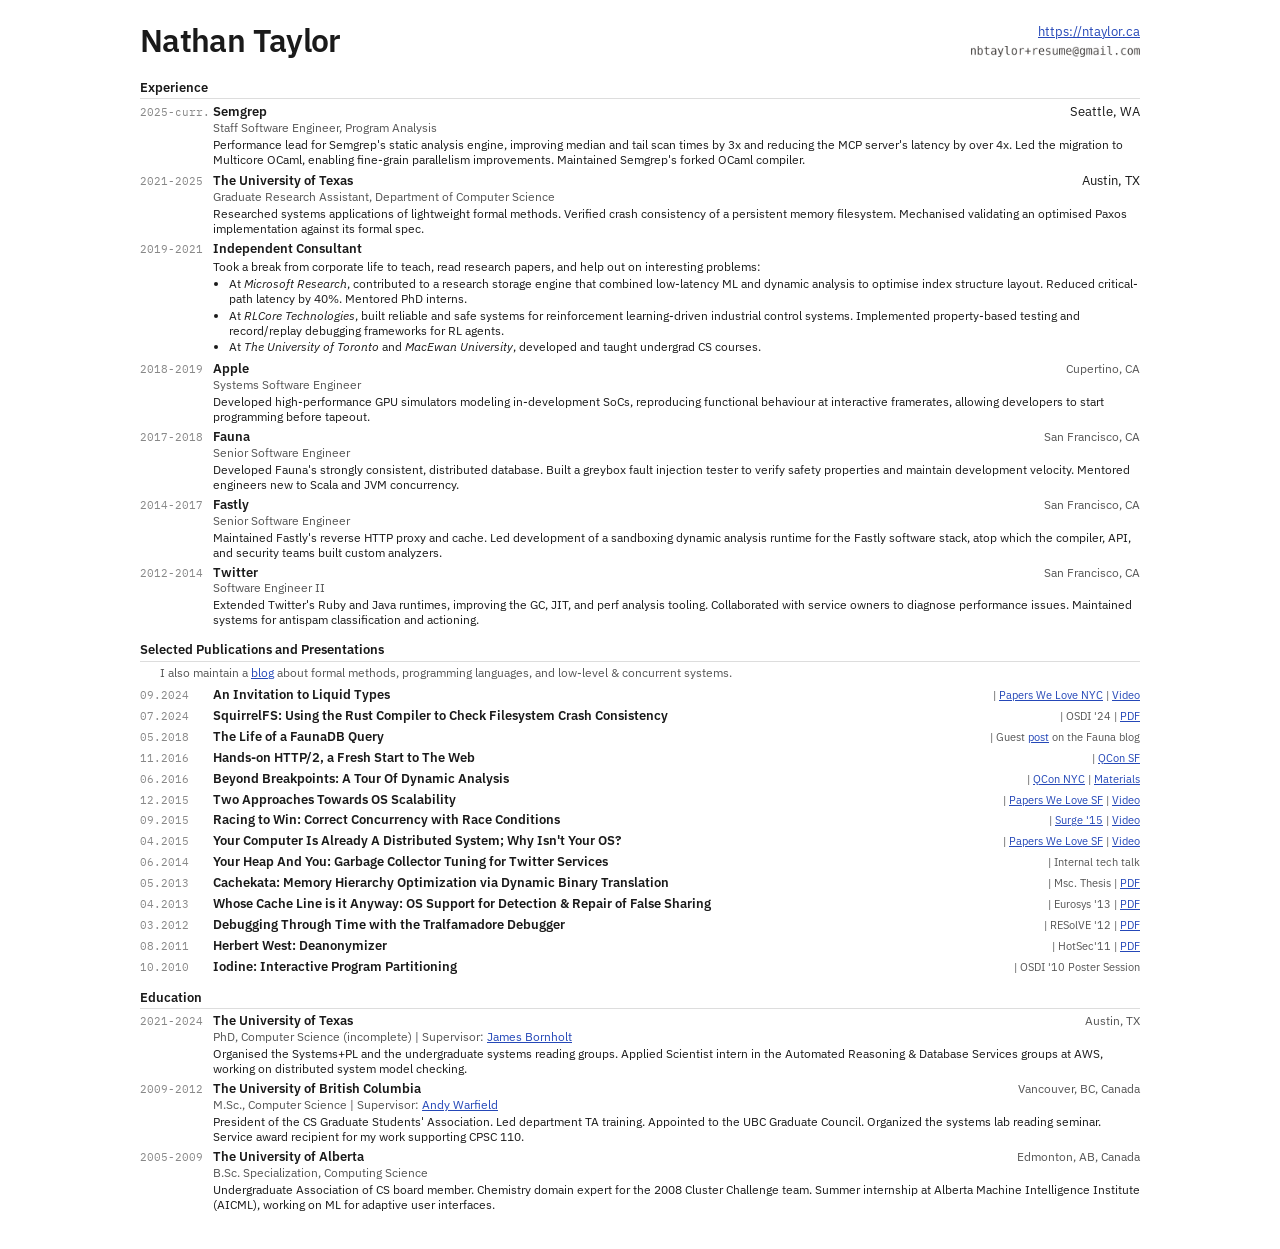
==== commit c42dc4dc: "AICML?" ====
--- a/index.html
+++ b/index.html
@@ -458,6 +458,8 @@
                 <div class="entry_details">
                 <p>Undergraduate Association of CS board member.
                 Chemistry domain expert for the 2008 Cluster Challenge team.
+                Summer internship at Alberta Machine Intelligence Institute
+                (AICML), working on ML for adaptive user interfaces.
                 </p>
                 </div>
             </div>
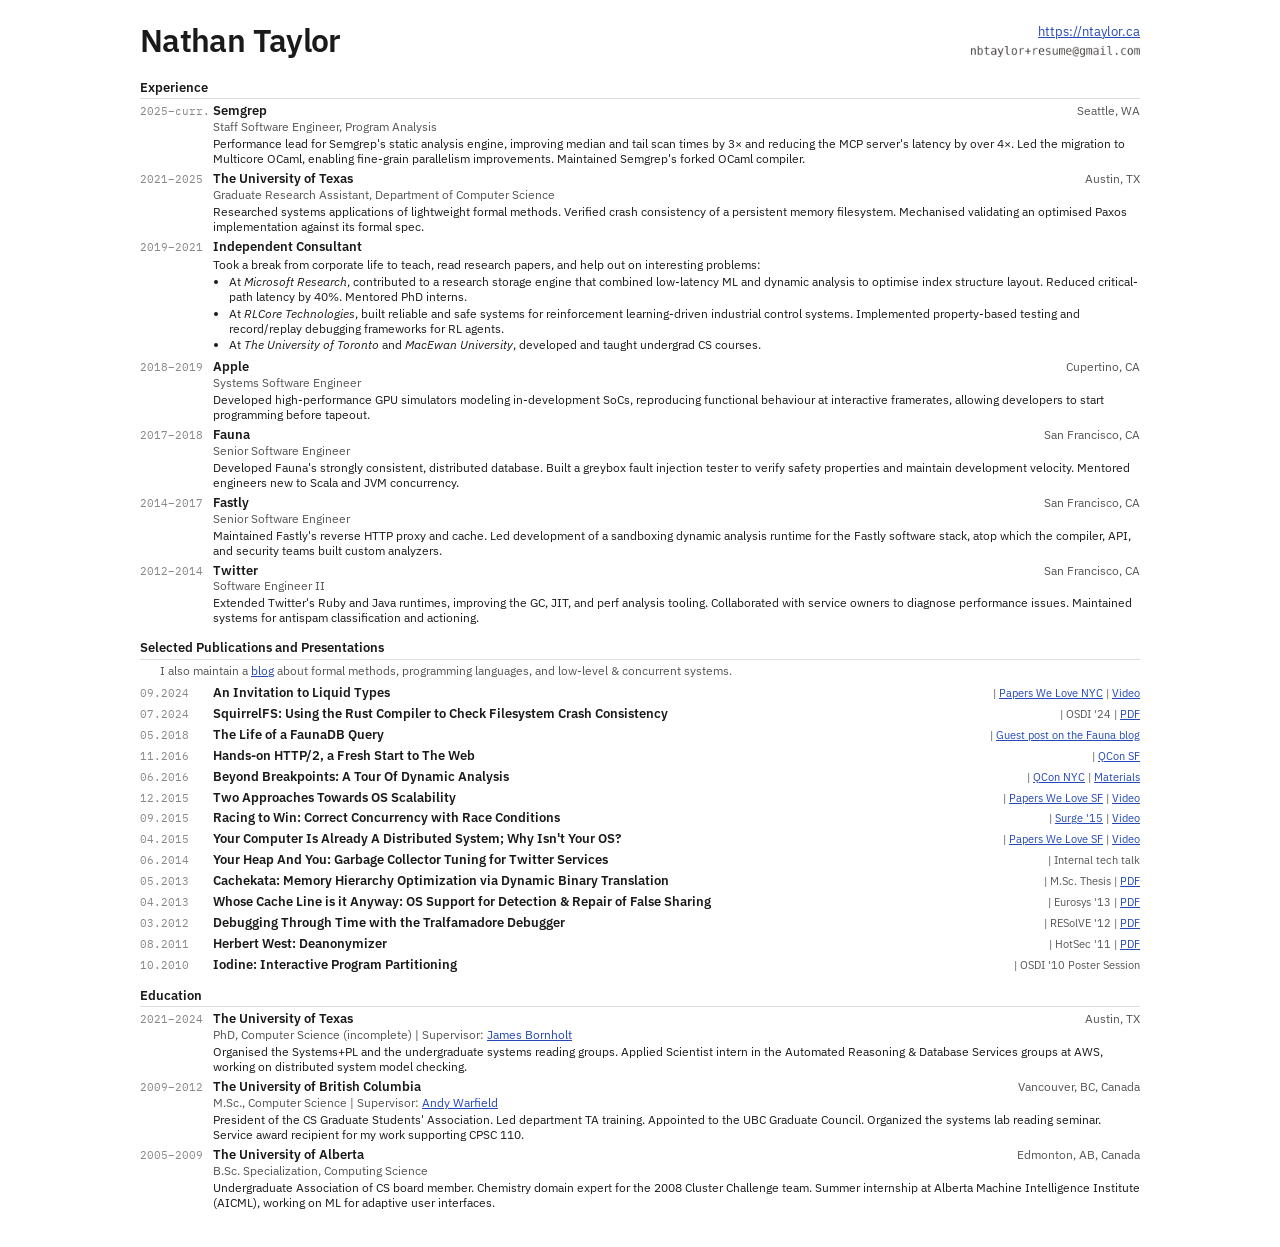
==== commit c7e9b827: "Port resume to Typst: YAML data source, Python HTML renderer, GitHub Actions CI" ====
--- a/index.html
+++ b/index.html
@@ -1,4 +1,3 @@
-
 <!DOCTYPE html>
 <html>
     <head>
@@ -13,82 +12,52 @@
                 <img class="scale" src="contact.png" alt="email"/>
             </div>
         </header>
+        
         <h2>Experience</h2>
-
-        <div class="entry">
-            <p class="date">2025-curr.</p>
+        <div class="entry">
+            <p class="date">2025–curr.</p>
             <div class="entry_body">
                 <div class="entry_header">
                     <h3>Semgrep</h3>
-                    Seattle, WA
+                    <div class="location">Seattle, WA</div>
                 </div>
                 <span>Staff Software Engineer, Program Analysis</span>
                 <div class="entry_details">
-                    <p>
-                    Performance lead for Semgrep's static analysis engine,
-                    improving median and tail scan times by 3x and reducing the
-                    MCP server's latency by over 4x. Led the migration to
-                    Multicore OCaml, enabling fine-grain parallelism
-                    improvements. Maintained Semgrep's forked OCaml compiler.
-                    </p>
-                </div>
-            </div>
-        </div>
-
-        <div class="entry">
-            <p class="date">2021-2025</p>
+                    <p>Performance lead for Semgrep&#x27;s static analysis engine, improving median and tail scan times by 3× and reducing the MCP server&#x27;s latency by over 4×. Led the migration to Multicore OCaml, enabling fine-grain parallelism improvements. Maintained Semgrep&#x27;s forked OCaml compiler.</p>
+                </div>
+            </div>
+        </div>
+        <div class="entry">
+            <p class="date">2021–2025</p>
             <div class="entry_body">
                 <div class="entry_header">
                     <h3>The University of Texas</h3>
-                    Austin, TX
+                    <div class="location">Austin, TX</div>
                 </div>
                 <span>Graduate Research Assistant, Department of Computer Science</span>
                 <div class="entry_details">
-                    <p>
-                    Researched systems applications of lightweight formal
-                    methods. Verified crash consistency of a persistent memory
-                    filesystem. Mechanised validating an optimised Paxos
-                    implementation against its formal spec.
-                    </p>
-                </div>
-            </div>
-        </div>
-
-        <div class="entry">
-            <p class="date">2019-2021</p>
+                    <p>Researched systems applications of lightweight formal methods. Verified crash consistency of a persistent memory filesystem. Mechanised validating an optimised Paxos implementation against its formal spec.</p>
+                </div>
+            </div>
+        </div>
+        <div class="entry">
+            <p class="date">2019–2021</p>
             <div class="entry_body">
                 <div class="entry_header">
                     <h3>Independent Consultant</h3>
                 </div>
                 <div class="entry_details">
-                    <p>Took a break from corporate life to teach, read research
-                    papers, and help out on interesting problems:</p>
-                    <p>
+                    <p>Took a break from corporate life to teach, read research papers, and help out on interesting problems:</p>
                     <ul>
-                        <li>
-                        At <i>Microsoft Research</i>, contributed to a research
-                        storage engine that combined low-latency ML and dynamic
-                        analysis to optimise index structure layout. Reduced
-                        critical-path latency by 40%. Mentored PhD interns.
-                        </li>
-                        <li>
-                        At <i>RLCore Technologies</i>, built reliable and safe
-                        systems for reinforcement learning-driven industrial
-                        control systems.  Implemented property-based testing
-                        and record/replay debugging frameworks for RL agents.
-                        </li>
-                        <li>
-                        At <i>The University of Toronto</i> and <i>MacEwan
-                            University</i>, developed and taught
-                        undergrad CS courses.
-                        </li>
+                        <li>At <em>Microsoft Research</em>, contributed to a research storage engine that combined low-latency ML and dynamic analysis to optimise index structure layout. Reduced critical-path latency by 40%. Mentored PhD interns.</li>
+                        <li>At <em>RLCore Technologies</em>, built reliable and safe systems for reinforcement learning-driven industrial control systems. Implemented property-based testing and record/replay debugging frameworks for RL agents.</li>
+                        <li>At <em>The University of Toronto</em> and <em>MacEwan University</em>, developed and taught undergrad CS courses.</li>
                     </ul>
-                    </p>
-                </div>
-            </div>
-        </div>
-        <div class="entry">
-            <p class="date">2018-2019</p>
+                </div>
+            </div>
+        </div>
+        <div class="entry">
+            <p class="date">2018–2019</p>
             <div class="entry_body">
                 <div class="entry_header">
                     <h3>Apple</h3>
@@ -96,17 +65,12 @@
                 </div>
                 <span>Systems Software Engineer</span>
                 <div class="entry_details">
-                    <p>
-                    Developed high-performance GPU simulators modeling
-                    in-development SoCs, reproducing functional behaviour at
-                    interactive framerates, allowing developers to start
-                    programming before tapeout.
-                    </p>
-                </div>
-            </div>
-        </div>
-        <div class="entry">
-            <p class="date">2017-2018</p>
+                    <p>Developed high-performance GPU simulators modeling in-development SoCs, reproducing functional behaviour at interactive framerates, allowing developers to start programming before tapeout.</p>
+                </div>
+            </div>
+        </div>
+        <div class="entry">
+            <p class="date">2017–2018</p>
             <div class="entry_body">
                 <div class="entry_header">
                     <h3>Fauna</h3>
@@ -114,81 +78,39 @@
                 </div>
                 <span>Senior Software Engineer</span>
                 <div class="entry_details">
-                    <p>Developed Fauna's strongly consistent, distributed
-                    database.  Built a greybox fault injection tester to verify
-                    safety properties and maintain development velocity.
-                    Mentored engineers new to Scala and JVM concurrency.
-                    </p>
-                </div>
-            </div>
-        </div>
-        <div class="entry">
-            <p class="date">2014-2017</p>
+                    <p>Developed Fauna&#x27;s strongly consistent, distributed database. Built a greybox fault injection tester to verify safety properties and maintain development velocity. Mentored engineers new to Scala and JVM concurrency.</p>
+                </div>
+            </div>
+        </div>
+        <div class="entry">
+            <p class="date">2014–2017</p>
             <div class="entry_body">
                 <div class="entry_header">
                     <h3>Fastly</h3>
-                    <span>San Francisco, CA</span>
+                    <div class="location">San Francisco, CA</div>
                 </div>
                 <span>Senior Software Engineer</span>
                 <div class="entry_details">
-                <p>
-                Maintained Fastly's reverse HTTP proxy and cache. Led
-                development of a sandboxing dynamic analysis runtime for the
-                Fastly software stack, atop which the compiler, API, and
-                security teams built custom analyzers.
-                </p>
-                </div>
-            </div>
-        </div>
-        <div class="entry">
-            <p class="date">2012-2014</p>
+                    <p>Maintained Fastly&#x27;s reverse HTTP proxy and cache. Led development of a sandboxing dynamic analysis runtime for the Fastly software stack, atop which the compiler, API, and security teams built custom analyzers.</p>
+                </div>
+            </div>
+        </div>
+        <div class="entry">
+            <p class="date">2012–2014</p>
             <div class="entry_body">
                 <div class="entry_header">
                     <h3>Twitter</h3>
-                    <span>San Francisco, CA</span>
+                    <div class="location">San Francisco, CA</div>
                 </div>
                 <span>Software Engineer II</span>
                 <div class="entry_details">
-                <p >
-                Extended Twitter's Ruby and Java runtimes, improving the GC,
-                JIT, and perf analysis tooling. Collaborated with service
-                owners to diagnose performance issues. Maintained systems
-                for antispam classification and actioning. 
-                </p>
-                </div>
-            </div>
-        </div>
-
-        <!--
-        <h2>Teaching</h2>
-        <div class="entry">
-            <p class="date">2020-2021</p>
-            <div class="entry_body">
-                <div class="entry_header">
-                    <h3>MacEwan University</h3>
-                    <div class="location">Edmonton, AB, Canada (remote)</div>
-                </div>
-            </div>
-	</div>
-        <div class="entry">
-            <p class="date">2020-2020</p>
-            <div class="entry_body">
-                <div class="entry_header">
-                    <h3>The University of Toronto</h3>
-                    <div class="location">Toronto, ON, Canada (remote)</div>
-                </div>
-            </div>
-        </div>
-
-        -->
-
+                    <p>Extended Twitter&#x27;s Ruby and Java runtimes, improving the GC, JIT, and perf analysis tooling. Collaborated with service owners to diagnose performance issues. Maintained systems for antispam classification and actioning.</p>
+                </div>
+            </div>
+        </div>
+        
         <h2 style="break-before: page">Selected Publications and Presentations</h2>
-
-        <p class="preamble">
-            I also maintain a
-            <a href="https://ntaylor.ca/blog/">blog</a> about formal methods,
-            programming languages, and low-level & concurrent systems.
-        </p>
+        <p class="preamble">I also maintain a <a href="https://ntaylor.ca/blog/">blog</a> about formal methods, programming languages, and low-level &amp; concurrent systems.</p>
         <div class="entry">
             <p class="date">09.2024</p>
             <div class="entry_body">
@@ -196,83 +118,34 @@
                     <h3>An Invitation to Liquid Types</h3>
                     <div class="entry_details">
                         <span>| <a href="https://www.meetup.com/papers-we-love/events/302943607/" target="_blank">Papers We Love NYC</a>
-                              | <a href="https://www.youtube.com/watch?v=C5PuBeiWaSA" target="_blank">Video</a>
-                        </span>
-                    </div>
-                </div>
-            </div>
-        </div>
-
-        <div class="entry">
-            <a name="squirrelfs"></a>
+                      | <a href="https://www.youtube.com/watch?v=C5PuBeiWaSA" target="_blank">Video</a></span>
+                    </div>
+                </div>
+            </div>
+        </div>
+        <div class="entry">
             <p class="date">07.2024</p>
             <div class="entry_body">
                 <div class="entry_header">
                     <h3>SquirrelFS: Using the Rust Compiler to Check Filesystem Crash Consistency</h3>
                     <div class="entry_details">
-                        <span>| OSDI '24 
-                              | <a href="https://www.usenix.org/conference/osdi24/presentation/leblanc" target="_blank">PDF</a>  
-                        </span>
-                    </div>
-                </div>
-            </div>
-        </div>
-
-	<!--
-        <div class="entry">
-            <p class="date">01.2020</p>
-            <div class="entry_body">
-                <div class="entry_header">
-                    <h3>ELF off the Shelf</h3>
-                    <div class="entry_details">
-                        <span>| Guest lecture in MacEwan University's <a href="https://twitter.com/cjmacdonell/status/1216786311144587264">OS class</a> | <a href="https://docs.google.com/presentation/d/1dygppg_6jSmupCBlYYin8_xVKkGLZvJGSYEEvy7ZfLI/edit?usp=sharing" target="_blank">Slides</a>
-                    </span>
-                    </div>
-                </div>
-            </div>
-        </div>
-	<-->
-
+                        <span>| OSDI &#x27;24
+                      | <a href="https://www.usenix.org/conference/osdi24/presentation/leblanc" target="_blank">PDF</a></span>
+                    </div>
+                </div>
+            </div>
+        </div>
         <div class="entry">
             <p class="date">05.2018</p>
             <div class="entry_body">
                 <div class="entry_header">
                     <h3>The Life of a FaunaDB Query</h3>
                     <div class="entry_details">
-                        <span>| Guest <a href="https://web.archive.org/web/20180504210202/https://blog.fauna.com/the-life-of-a-faunadb-query" target="_blank">post</a> on the Fauna blog
-                    </span>
-                    </div>
-                </div>
-            </div>
-        </div>
-
-	<!--
-        <div class="entry">
-            <p class="date">11.2017</p>
-            <div class="entry_body">
-                <div class="entry_header">
-                    <h3>Cache Ruins Everything Around Me!</h3>
-                    <div class="entry_details">
-                        <span>| Guest lecture in Macewan University's <a href="https://twitter.com/cjmacdonell/status/935316762442088448">OS class</a> | <a href="https://docs.google.com/presentation/d/1JZOMsOtHk3doXjHmPGHEV90viRDq9A6LdksbCMAJqKQ/edit?usp=sharing" target="_blank">Slides</a>
-                    </div>
-                    </span>
-                </div>
-            </div>
-        </div>
-	<-->
-	<!--
-        <div class="entry">
-            <p class="date">07.2017</p>
-            <div class="entry_body">
-                <div class="entry_header">
-                    <h3>Let's Build A HyperCard RPG!</h3>
-                    <div class="entry_details">
-                        <span>| Coding Livestream | <a href="https://www.youtube.com/playlist?list=PLx6EMLhWVEMax9EMFwcfSnCMi7lFJrVNF" target="_blank">Videos</a></span>
-                    </div>
-                </div>
-            </div>
-        </div>
-	<-->
+                        <span>| <a href="https://web.archive.org/web/20180504210202/https://blog.fauna.com/the-life-of-a-faunadb-query" target="_blank">Guest post on the Fauna blog</a></span>
+                    </div>
+                </div>
+            </div>
+        </div>
         <div class="entry">
             <p class="date">11.2016</p>
             <div class="entry_body">
@@ -285,13 +158,13 @@
             </div>
         </div>
         <div class="entry">
-            <a name="dynamicanalysis"></a>
             <p class="date">06.2016</p>
             <div class="entry_body">
                 <div class="entry_header">
                     <h3>Beyond Breakpoints: A Tour Of Dynamic Analysis</h3>
                     <div class="entry_details">
-                        <span>| <a href="https://www.infoq.com/presentations/dynamic-analysis-tools">QCon NYC</a> | <a href="https://github.com/dijkstracula/QConNYC2016/" target="_blank">Materials</a></span>
+                        <span>| <a href="https://www.infoq.com/presentations/dynamic-analysis-tools" target="_blank">QCon NYC</a>
+                      | <a href="https://github.com/dijkstracula/QConNYC2016/" target="_blank">Materials</a></span>
                     </div>
                 </div>
             </div>
@@ -303,22 +176,19 @@
                     <h3>Two Approaches Towards OS Scalability</h3>
                     <div class="entry_details">
                         <span>| <a href="http://www.meetup.com/papers-we-love-too/events/224178870/" target="_blank">Papers We Love SF</a>
-                              | <a href="https://www.youtube.com/watch?v=kaig7CL4-KU">Video</a>
-                        </span>
-                    </div>
-                </div>
-            </div>
-        </div>
-        <div class="entry">
-            <a name="racing"></a>
+                      | <a href="https://www.youtube.com/watch?v=kaig7CL4-KU" target="_blank">Video</a></span>
+                    </div>
+                </div>
+            </div>
+        </div>
+        <div class="entry">
             <p class="date">09.2015</p>
             <div class="entry_body">
                 <div class="entry_header">
                     <h3>Racing to Win: Correct Concurrency with Race Conditions</h3>
                     <div class="entry_details">
-                        <span>| <a href="https://github.com/dijkstracula/Surge2015">Surge '15</a>
-                              | <a href="https://www.youtube.com/watch?v=WaU_w7V_OqE" target="_blank">Video</a>
-                        </span>
+                        <span>| <a href="https://github.com/dijkstracula/Surge2015" target="_blank">Surge &#x27;15</a>
+                      | <a href="https://www.youtube.com/watch?v=WaU_w7V_OqE" target="_blank">Video</a></span>
                     </div>
                 </div>
             </div>
@@ -327,10 +197,10 @@
             <p class="date">04.2015</p>
             <div class="entry_body">
                 <div class="entry_header">
-                    <h3>Your Computer Is Already A Distributed System; Why Isn't Your OS?</h3>
+                    <h3>Your Computer Is Already A Distributed System; Why Isn&#x27;t Your OS?</h3>
                     <div class="entry_details">
                         <span>| <a href="http://www.meetup.com/papers-we-love-too/events/212148242/" target="_blank">Papers We Love SF</a>
-                              | <a href="https://www.youtube.com/watch?v=A22wSN9WEpg&t=56s" target="_blank">Video</a> </span>
+                      | <a href="https://www.youtube.com/watch?v=A22wSN9WEpg&amp;t=56s" target="_blank">Video</a></span>
                     </div>
                 </div>
             </div>
@@ -352,19 +222,20 @@
                 <div class="entry_header">
                     <h3>Cachekata: Memory Hierarchy Optimization via Dynamic Binary Translation</h3>
                     <div class="entry_details">
-                    <span>| Msc. Thesis | <a href="https://circle.ubc.ca/handle/2429/44335" target="_blank">PDF</a></span>
-                    </div>
-                </div>
-            </div>
-        </div>
-        <div class="entry">
-            <a name="plastic"></a>
+                        <span>| M.Sc. Thesis
+                      | <a href="https://circle.ubc.ca/handle/2429/44335" target="_blank">PDF</a></span>
+                    </div>
+                </div>
+            </div>
+        </div>
+        <div class="entry">
             <p class="date">04.2013</p>
             <div class="entry_body">
                 <div class="entry_header">
                     <h3>Whose Cache Line is it Anyway: OS Support for Detection &amp; Repair of False Sharing</h3>
                     <div class="entry_details">
-                        <span>| Eurosys '13 | <a href="https://www.cs.ubc.ca/~mihirn/papers/plastic-eurosys.pdf" target="_blank">PDF</a></span>
+                        <span>| Eurosys &#x27;13
+                      | <a href="https://www.cs.ubc.ca/~mihirn/papers/plastic-eurosys.pdf" target="_blank">PDF</a></span>
                     </div>
                 </div>
             </div>
@@ -375,80 +246,65 @@
                 <div class="entry_header">
                     <h3>Debugging Through Time with the Tralfamadore Debugger</h3>
                     <div class="entry_details">
-                        <span>| RESolVE '12 | <a href="http://www.dcs.gla.ac.uk/conferences/resolve12/papers/session4_paper1.pdf" target="_blank">PDF</a></span>
-                    </div>
-                </div>
-            </div>
-        </div>
-        <div class="entry">
-            <a name="deanonymizer"></a>
+                        <span>| RESolVE &#x27;12
+                      | <a href="http://www.dcs.gla.ac.uk/conferences/resolve12/papers/session4_paper1.pdf" target="_blank">PDF</a></span>
+                    </div>
+                </div>
+            </div>
+        </div>
+        <div class="entry">
             <p class="date">08.2011</p>
             <div class="entry_body">
                 <div class="entry_header">
                     <h3>Herbert West: Deanonymizer</h3>
                     <div class="entry_details">
-                        <span>| HotSec'11 | <a href="https://www.usenix.org/legacy/event/hotsec11/tech/final_files/Nanavati.pdf" target="_blank">PDF</a></span>
-                    </div>
-                </div>
-            </div>
-        </div>
-
-        <div class="entry">
-            <a name="iodine"></a>
+                        <span>| HotSec &#x27;11
+                      | <a href="https://www.usenix.org/legacy/event/hotsec11/tech/final_files/Nanavati.pdf" target="_blank">PDF</a></span>
+                    </div>
+                </div>
+            </div>
+        </div>
+        <div class="entry">
             <p class="date">10.2010</p>
             <div class="entry_body">
                 <div class="entry_header">
                     <h3>Iodine: Interactive Program Partitioning</h3>
                     <div class="entry_details">
-                        <span>| OSDI '10 Poster Session</span>
-                    </div>
-                </div>
-            </div>
-        </div>
-
+                        <span>| OSDI &#x27;10 Poster Session</span>
+                    </div>
+                </div>
+            </div>
+        </div>
+        
         <h2>Education</h2>
         <div class="entry">
-            <p class="date">2021-2024</p>
+            <p class="date">2021–2024</p>
             <div class="entry_body">
                 <div class="entry_header">
                     <h3>The University of Texas</h3>
                     <span>Austin, TX</span>
                 </div>
-                <span>PhD, Computer Science (incomplete)
-                    | Supervisor: <a href="https://www.jamesbornholt.com">James Bornholt</a>
-                </span>
-                <div class="entry_details">
-                <p>
-                    Organised the Systems+PL and the
-                    undergraduate systems reading groups.  Applied Scientist
-                    intern in the Automated Reasoning &amp;
-                    Database Services groups at AWS, working on distributed system
-                    model checking.
-                </p>
-                </div>
-            </div>
-        </div>
-        <div class="entry">
-            <p class="date">2009-2012</p>
+                <span>PhD, Computer Science (incomplete) | Supervisor: <a href="https://www.jamesbornholt.com">James Bornholt</a></span>
+                <div class="entry_details">
+                    <p>Organised the Systems+PL and the undergraduate systems reading groups. Applied Scientist intern in the Automated Reasoning &amp; Database Services groups at AWS, working on distributed system model checking.</p>
+                </div>
+            </div>
+        </div>
+        <div class="entry">
+            <p class="date">2009–2012</p>
             <div class="entry_body">
                 <div class="entry_header">
                     <h3>The University of British Columbia</h3>
                     <span>Vancouver, BC, Canada</span>
                 </div>
-                <span>M.Sc., Computer Science
-                    | Supervisor: <a href="http://www.cs.ubc.ca/~andy/">Andy Warfield</a>
-                </span>
-                <div class="entry_details">
-                <p>
-                President of the CS Graduate Students' Association. Led
-                department TA training. Appointed to the UBC Graduate Council.
-                Organized the systems lab reading seminar. Service award
-                recipient for my work supporting CPSC 110. </p>
-                </div>
-            </div>
-        </div>
-        <div class="entry">
-            <p class="date">2005-2009</p>
+                <span>M.Sc., Computer Science | Supervisor: <a href="http://www.cs.ubc.ca/~andy/">Andy Warfield</a></span>
+                <div class="entry_details">
+                    <p>President of the CS Graduate Students&#x27; Association. Led department TA training. Appointed to the UBC Graduate Council. Organized the systems lab reading seminar. Service award recipient for my work supporting CPSC 110.</p>
+                </div>
+            </div>
+        </div>
+        <div class="entry">
+            <p class="date">2005–2009</p>
             <div class="entry_body">
                 <div class="entry_header">
                     <h3>The University of Alberta</h3>
@@ -456,75 +312,9 @@
                 </div>
                 <span>B.Sc. Specialization, Computing Science</span>
                 <div class="entry_details">
-                <p>Undergraduate Association of CS board member.
-                Chemistry domain expert for the 2008 Cluster Challenge team.
-                Summer internship at Alberta Machine Intelligence Institute
-                (AICML), working on ML for adaptive user interfaces.
-                </p>
-                </div>
-            </div>
-        </div>
-
-
-	<!--
-        <h2>Projects and Code Samples</h2>
-        <div class="entry">
-            <a name="Wortteiler"></a>
-            <div class="entry_body">
-                <div class="entry_header">
-                    <h3>Wortteiler: German compound word explorer</h3>
-                    <span>| <a href="https://github.com/dijkstracula/go-wortteiler">Source</a></span>
-                </div>
-                <p >A tiny tool to help beginning students of German contextualise vocabulary, by splitting lengthy
-                compound words into a tree of plausible constituent parts.  Golang reimplementation of an earlier, cruftier
-                <a href="https://github.com/dijkstracula/Bandwortersplitter">Perl version</a>.
-                </p>
-            </div>
-        </div>
-        <div class="entry">
-            <div class="entry_body">
-                <div class="entry_header">
-                    <h3>btrfsraw: Tralfamadore disk image checkpointing module</h3>
-                    <span> | <a
-                     href="https://gist.github.com/dijkstracula/5c1ff580d9c5390ca599">Source
-                     diff</a> | <a
-                     href="http://www.cs.ubc.ca/~tnathan/508-tnathan.pdf">Project
-                     report (PDF)</a>
-                    </span>
-                </div>
-                <p >Leveraged features of modern filesystems to provide fast COW-based checkpointing for the Tralfamadore execution analysis system.  Snapshots may be accessed through the QEMU monitor or transparently through the host filesystem.
-                </p>
-            </div>
-        </div>
-        <div class="entry">
-            <div class="entry_body">
-                <div class="entry_header">
-                    <h3>Loopgrind: Event Loop Analyzer</h3>
-                    <span>| <a
-                     href="https://github.com/dijkstracula/Loopgrind">Source</a>
-                        | <a
-                     href="https://github.com/dijkstracula/Loopgrind/blob/master/docs/538w-project-paper.pdf">Project
-                     report (PDF)</a> | <a
-                     href="https://github.com/dijkstracula/Loopgrind/blob/master/docs/presentation_slides.pdf">Slides
-                     (PDF)</a>
-                    </span>
-                </div>
-                <p >Valgrind plugin and an associated interactive visualization system to pinpoint basic blocks likely to correspond to event loops. Intended to help reverse-engineering of software without available source code or debug symbols.  Used to implement <a href="#iodine">Iodine</a>.
-                </p>
-            </div>
-        </div>
-        <div class="entry">
-            <div class="entry_body">
-                <div class="entry_header">
-                    <h3>Asciimatic: Edge detection-based ASCII art generator</h3>
-                    <span>| 
-                    <a href="https://github.com/dijkstracula/Asciimatic">Source</a> | <a href="https://github.com/dijkstracula/Asciimatic/tree/master/tests">Sample output</a>
-                    </span>
-                </div>
-                <p >Generates ASCII representations of raster images using low-level computer vision techniques.  Course project for a graduate computer vision seminar.</p>
-            </div>
-        </div>
-	<-->
-
+                    <p>Undergraduate Association of CS board member. Chemistry domain expert for the 2008 Cluster Challenge team. Summer internship at Alberta Machine Intelligence Institute (AICML), working on ML for adaptive user interfaces.</p>
+                </div>
+            </div>
+        </div>
     </body>
 </html>
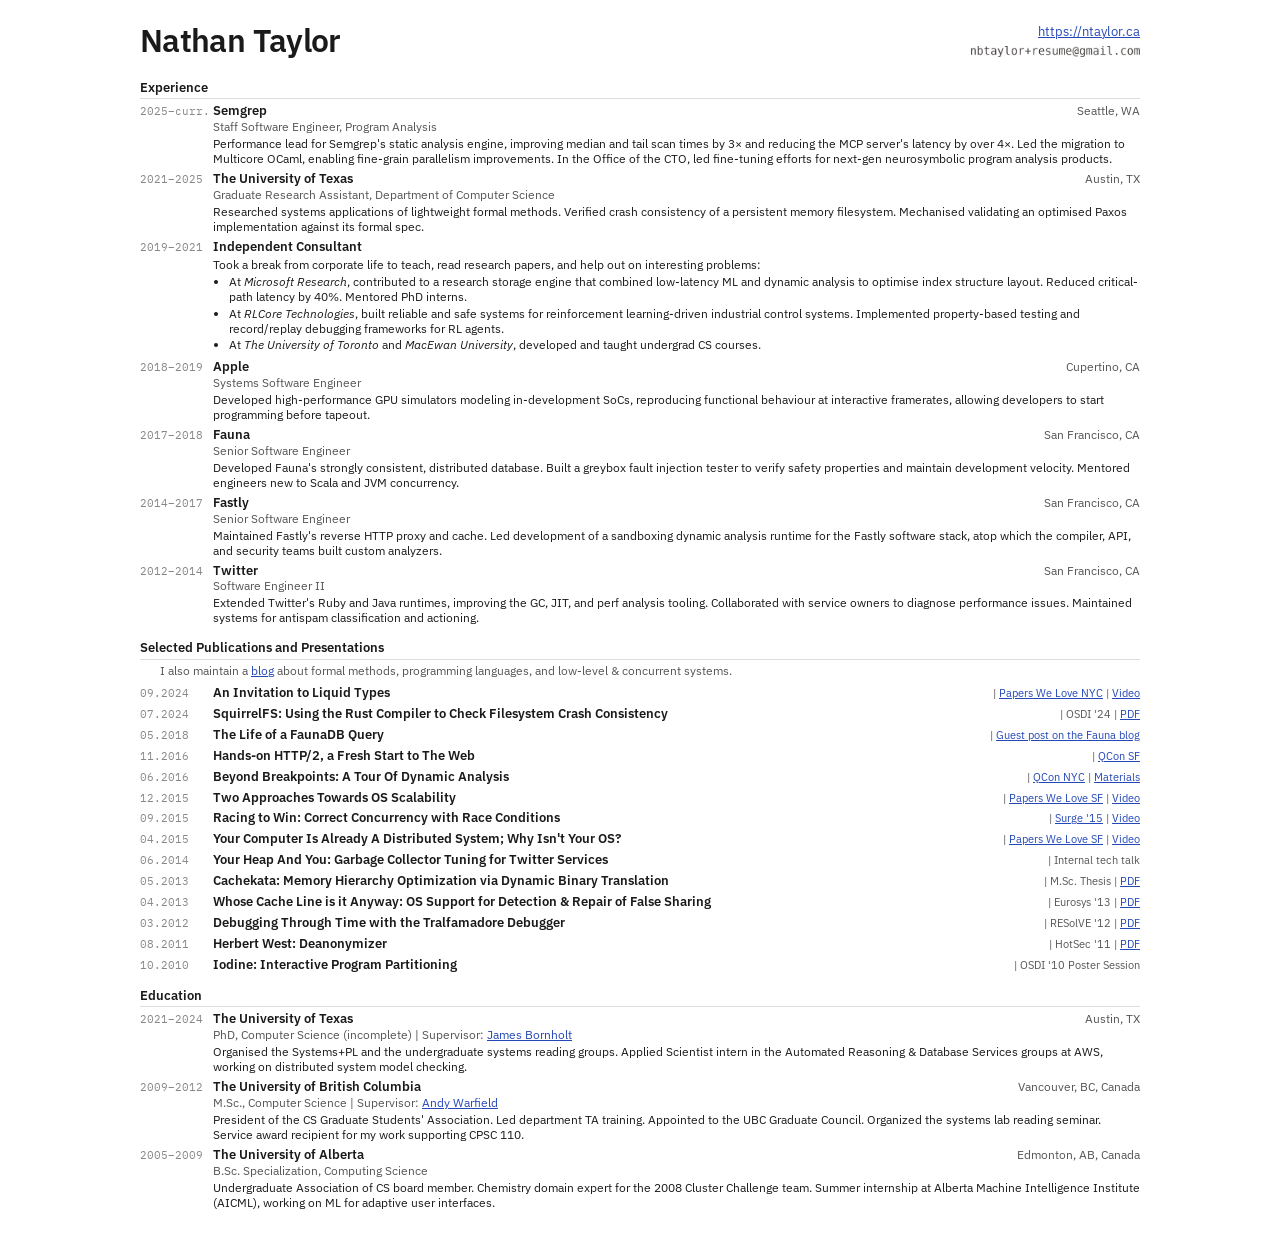
==== commit 3283d198: "chore: regenerate index.html" ====
--- a/index.html
+++ b/index.html
@@ -23,7 +23,7 @@
                 </div>
                 <span>Staff Software Engineer, Program Analysis</span>
                 <div class="entry_details">
-                    <p>Performance lead for Semgrep&#x27;s static analysis engine, improving median and tail scan times by 3× and reducing the MCP server&#x27;s latency by over 4×. Led the migration to Multicore OCaml, enabling fine-grain parallelism improvements. Maintained Semgrep&#x27;s forked OCaml compiler.</p>
+                    <p>Performance lead for Semgrep&#x27;s static analysis engine, improving median and tail scan times by 3× and reducing the MCP server&#x27;s latency by over 4×. Led the migration to Multicore OCaml, enabling fine-grain parallelism improvements. In the Office of the CTO, led fine-tuning efforts for next-gen neurosymbolic program analysis products.</p>
                 </div>
             </div>
         </div>
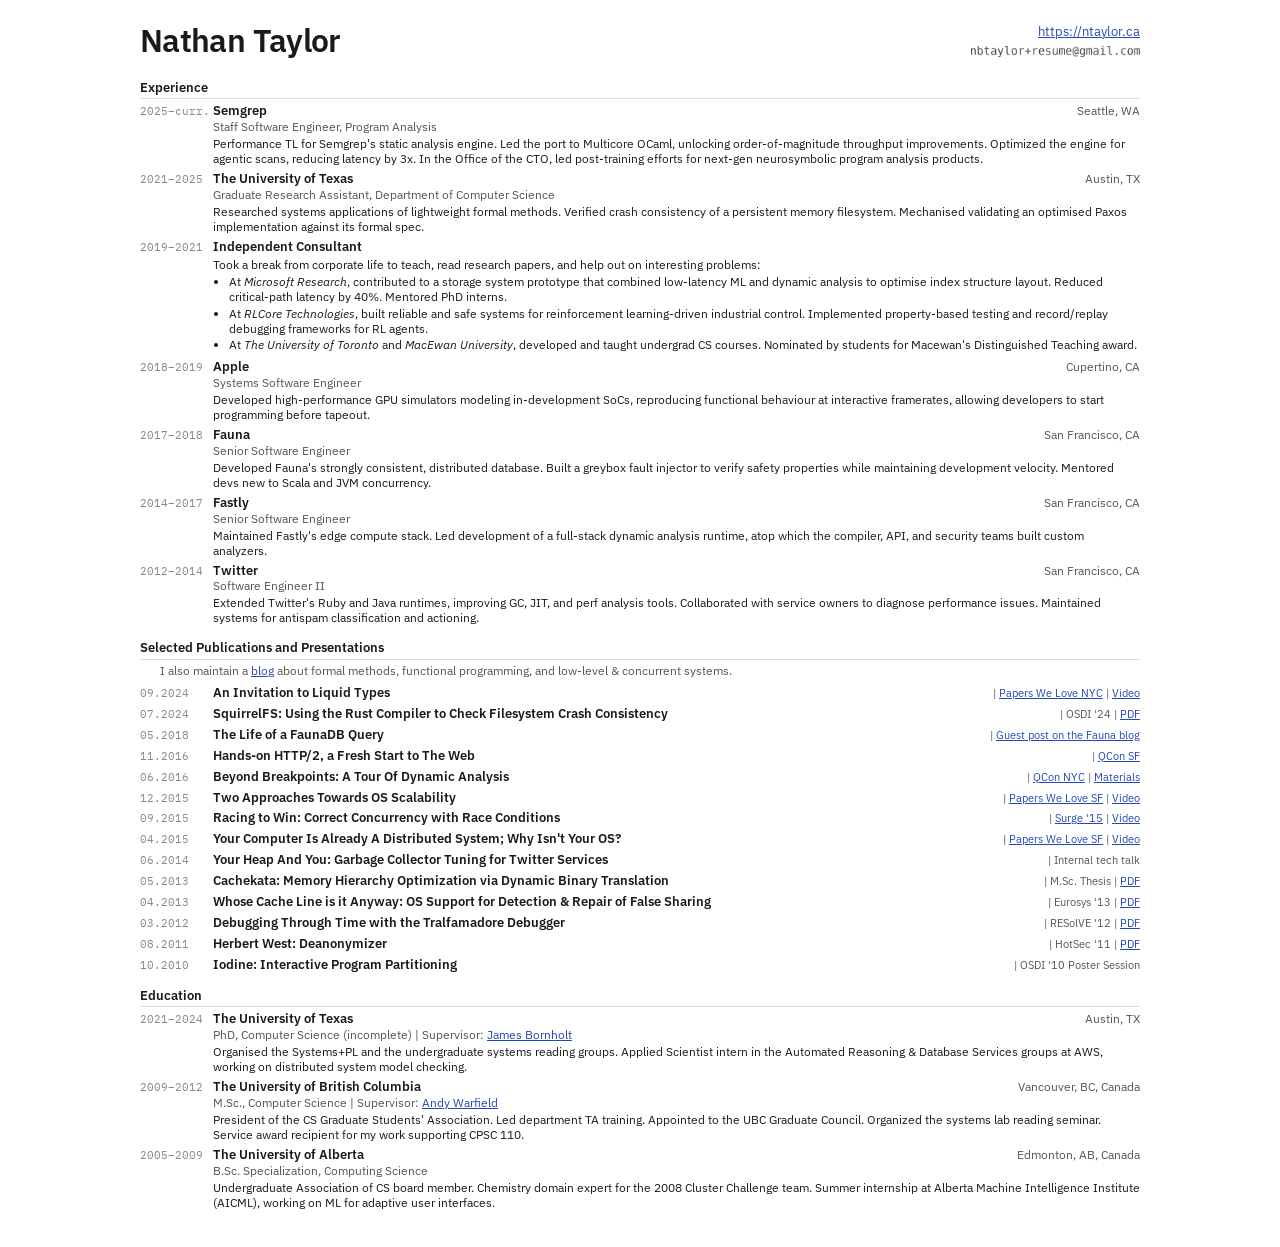
==== commit 641891a6: "go big" ====
--- a/index.html
+++ b/index.html
@@ -23,7 +23,7 @@
                 </div>
                 <span>Staff Software Engineer, Program Analysis</span>
                 <div class="entry_details">
-                    <p>Performance lead for Semgrep&#x27;s static analysis engine, improving median and tail scan times by 3× and reducing the MCP server&#x27;s latency by over 4×. Led the migration to Multicore OCaml, enabling fine-grain parallelism improvements. In the Office of the CTO, led fine-tuning efforts for next-gen neurosymbolic program analysis products.</p>
+                    <p>Performance TL for Semgrep&#x27;s static analysis engine.  Led the port to Multicore OCaml, unlocking order-of-magnitude throughput improvements. Optimized the engine for agentic scans, reducing latency by 3x.  In the Office of the CTO, led post-training efforts for next-gen neurosymbolic program analysis products.</p>
                 </div>
             </div>
         </div>
@@ -49,9 +49,9 @@
                 <div class="entry_details">
                     <p>Took a break from corporate life to teach, read research papers, and help out on interesting problems:</p>
                     <ul>
-                        <li>At <em>Microsoft Research</em>, contributed to a research storage engine that combined low-latency ML and dynamic analysis to optimise index structure layout. Reduced critical-path latency by 40%. Mentored PhD interns.</li>
-                        <li>At <em>RLCore Technologies</em>, built reliable and safe systems for reinforcement learning-driven industrial control systems. Implemented property-based testing and record/replay debugging frameworks for RL agents.</li>
-                        <li>At <em>The University of Toronto</em> and <em>MacEwan University</em>, developed and taught undergrad CS courses.</li>
+                        <li>At <em>Microsoft Research</em>, contributed to a storage system prototype that combined low-latency ML and dynamic analysis to optimise index structure layout. Reduced critical-path latency by 40%. Mentored PhD interns.</li>
+                        <li>At <em>RLCore Technologies</em>, built reliable and safe systems for reinforcement learning-driven industrial control.  Implemented property-based testing and record/replay debugging frameworks for RL agents.</li>
+                        <li>At <em>The University of Toronto</em> and <em>MacEwan University</em>, developed and taught undergrad CS courses.  Nominated by students for Macewan&#x27;s Distinguished Teaching award.</li>
                     </ul>
                 </div>
             </div>
@@ -78,7 +78,7 @@
                 </div>
                 <span>Senior Software Engineer</span>
                 <div class="entry_details">
-                    <p>Developed Fauna&#x27;s strongly consistent, distributed database. Built a greybox fault injection tester to verify safety properties and maintain development velocity. Mentored engineers new to Scala and JVM concurrency.</p>
+                    <p>Developed Fauna&#x27;s strongly consistent, distributed database.  Built a greybox fault injector to verify safety properties while maintaining development velocity. Mentored devs new to Scala and JVM concurrency.</p>
                 </div>
             </div>
         </div>
@@ -91,7 +91,7 @@
                 </div>
                 <span>Senior Software Engineer</span>
                 <div class="entry_details">
-                    <p>Maintained Fastly&#x27;s reverse HTTP proxy and cache. Led development of a sandboxing dynamic analysis runtime for the Fastly software stack, atop which the compiler, API, and security teams built custom analyzers.</p>
+                    <p>Maintained Fastly&#x27;s edge compute stack. Led development of a full-stack dynamic analysis runtime, atop which the compiler, API, and security teams built custom analyzers.</p>
                 </div>
             </div>
         </div>
@@ -104,13 +104,13 @@
                 </div>
                 <span>Software Engineer II</span>
                 <div class="entry_details">
-                    <p>Extended Twitter&#x27;s Ruby and Java runtimes, improving the GC, JIT, and perf analysis tooling. Collaborated with service owners to diagnose performance issues. Maintained systems for antispam classification and actioning.</p>
+                    <p>Extended Twitter&#x27;s Ruby and Java runtimes, improving GC, JIT, and perf analysis tools. Collaborated with service owners to diagnose performance issues. Maintained systems for antispam classification and actioning.</p>
                 </div>
             </div>
         </div>
         
         <h2 style="break-before: page">Selected Publications and Presentations</h2>
-        <p class="preamble">I also maintain a <a href="https://ntaylor.ca/blog/">blog</a> about formal methods, programming languages, and low-level &amp; concurrent systems.</p>
+        <p class="preamble">I also maintain a <a href="https://ntaylor.ca/blog/">blog</a> about formal methods, functional programming, and low-level &amp; concurrent systems.</p>
         <div class="entry">
             <p class="date">09.2024</p>
             <div class="entry_body">
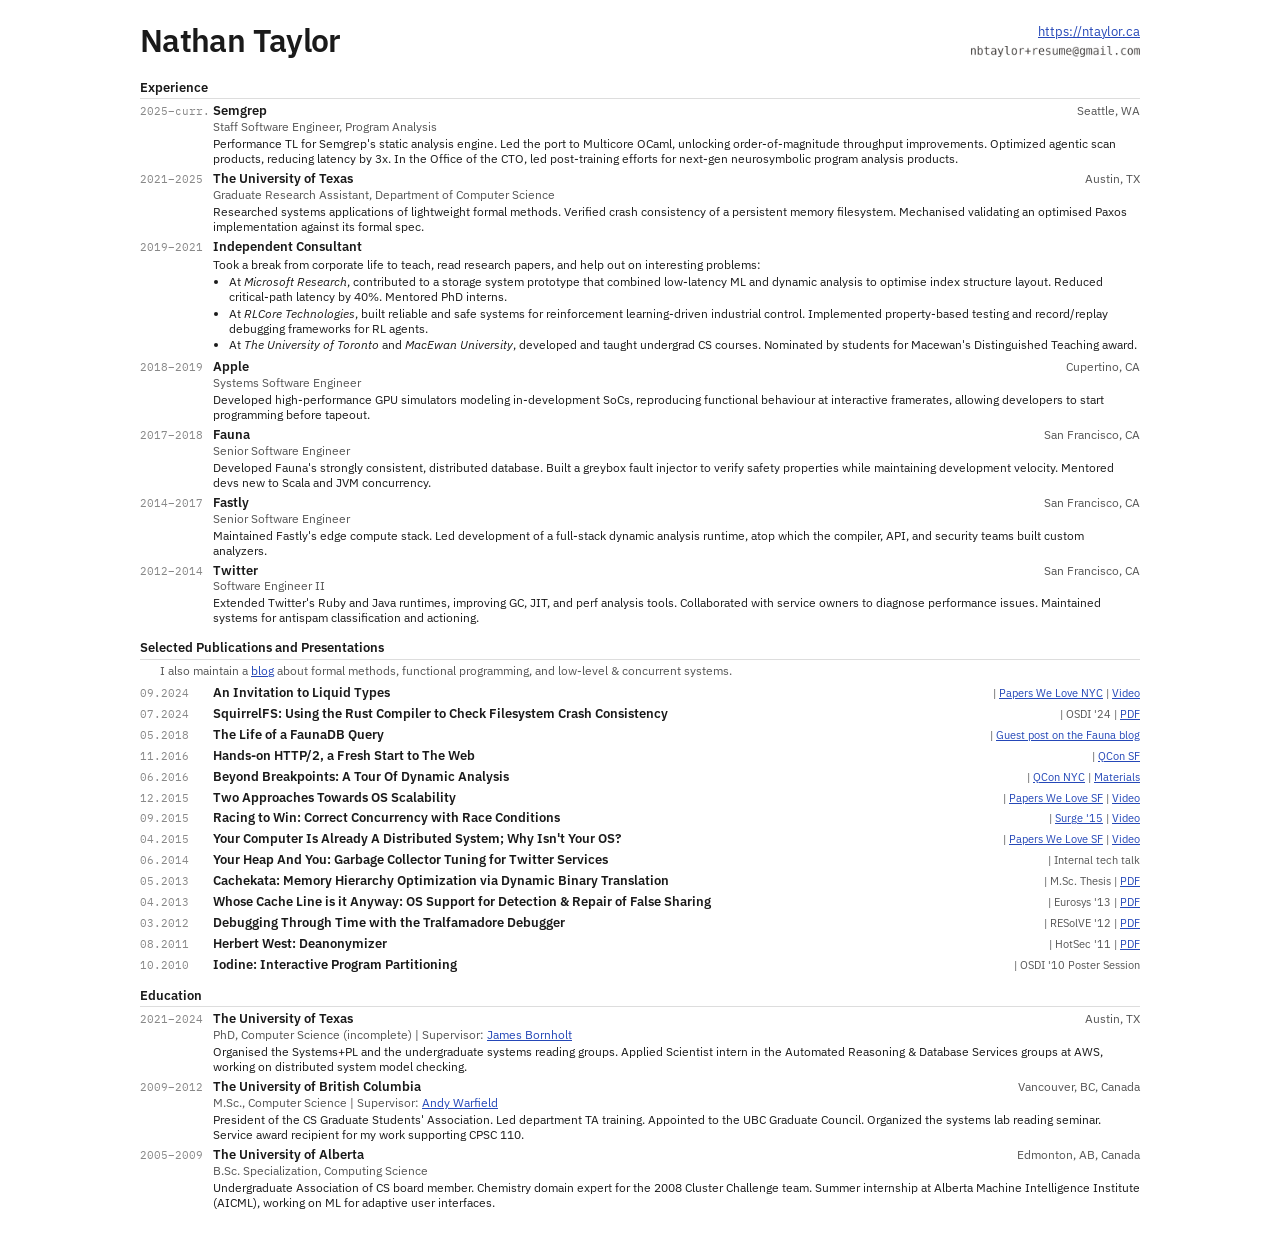
==== commit cba34909: "chore: regenerate index.html" ====
--- a/index.html
+++ b/index.html
@@ -23,7 +23,7 @@
                 </div>
                 <span>Staff Software Engineer, Program Analysis</span>
                 <div class="entry_details">
-                    <p>Performance TL for Semgrep&#x27;s static analysis engine.  Led the port to Multicore OCaml, unlocking order-of-magnitude throughput improvements. Optimized the engine for agentic scans, reducing latency by 3x.  In the Office of the CTO, led post-training efforts for next-gen neurosymbolic program analysis products.</p>
+                    <p>Performance TL for Semgrep&#x27;s static analysis engine.  Led the port to Multicore OCaml, unlocking order-of-magnitude throughput improvements. Optimized agentic scan products, reducing latency by 3x.  In the Office of the CTO, led post-training efforts for next-gen neurosymbolic program analysis products.</p>
                 </div>
             </div>
         </div>
